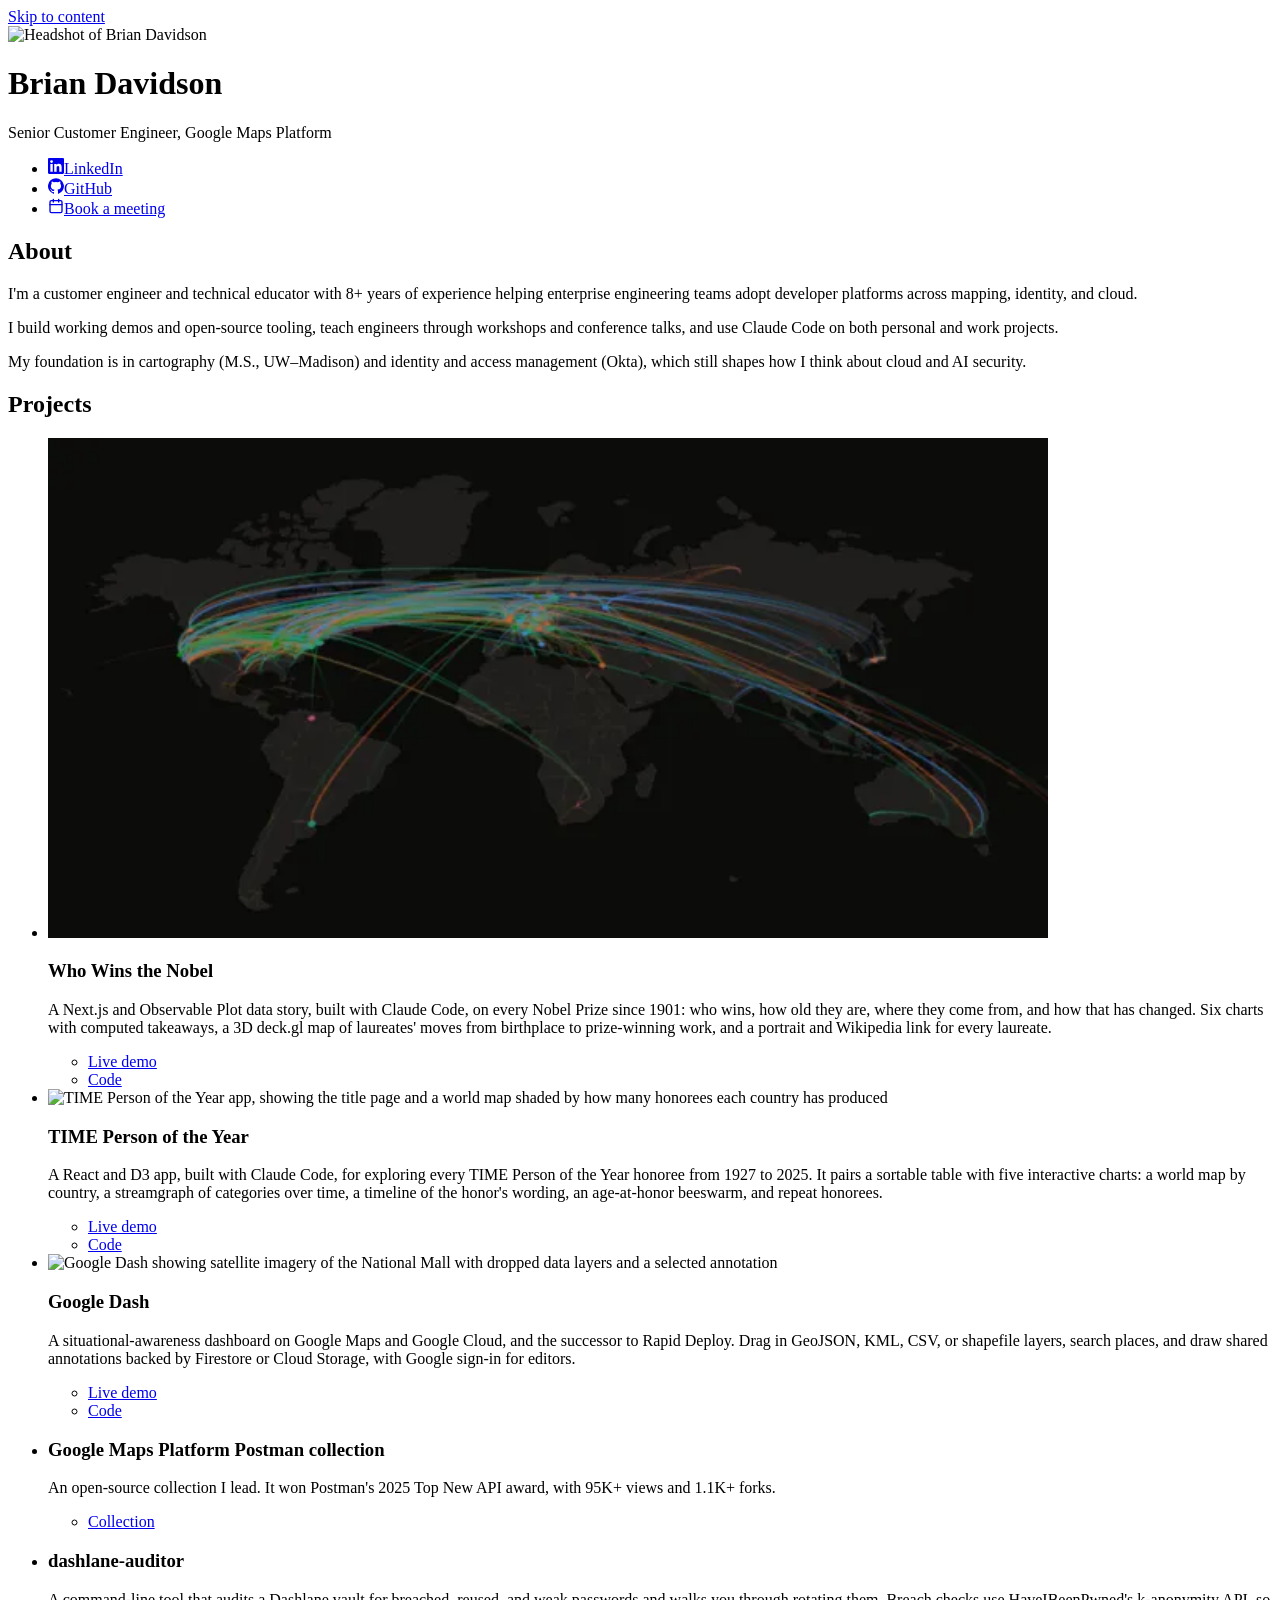
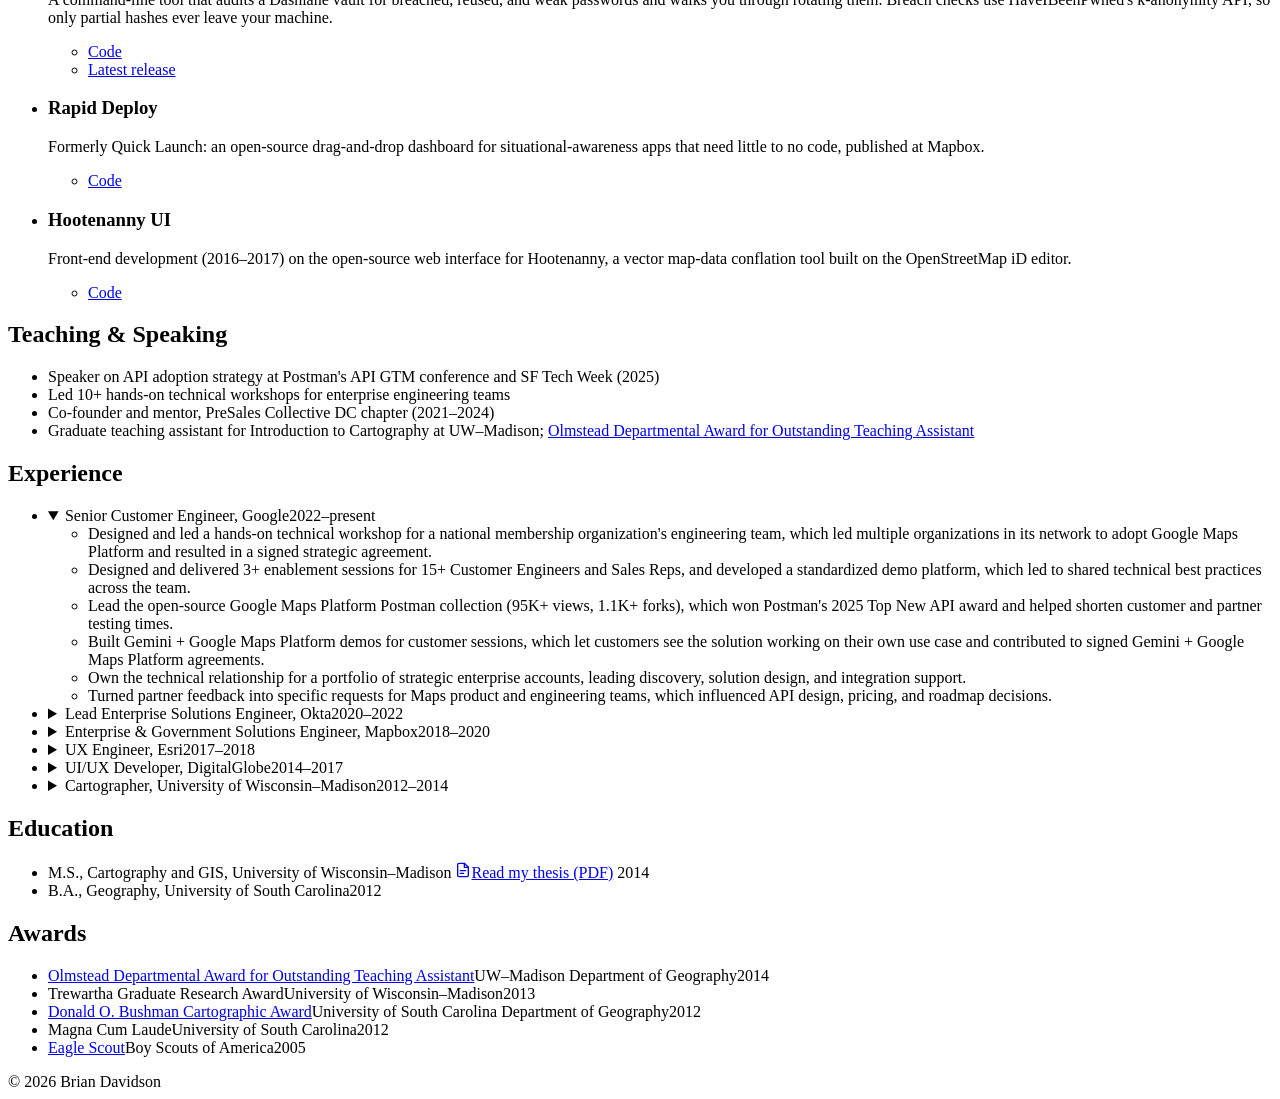
==== index.html @ e047c7f4 "Add the Who Wins the Nobel site at /nobel/ Build briandaviddavidson/nobel-prize-winners (a Next.js s" ====
<!DOCTYPE html>
<html lang="en">
<head>
  <meta charset="utf-8">
  <meta name="viewport" content="width=device-width, initial-scale=1">
  <title>Brian Davidson · Senior Customer Engineer</title>
  <meta name="description" content="Brian Davidson is a Senior Customer Engineer for Google Maps Platform. Projects, talks, and open-source tools across mapping, identity, and cloud.">
  <link rel="canonical" href="https://briandaviddavidson.com/">
  <meta name="color-scheme" content="light dark">
  <meta name="theme-color" content="#f4f6f8" media="(prefers-color-scheme: light)">
  <meta name="theme-color" content="#11161c" media="(prefers-color-scheme: dark)">

  <!-- Link previews (Open Graph / LinkedIn / Slack, and X) -->
  <meta property="og:type" content="profile">
  <meta property="og:site_name" content="Brian Davidson">
  <meta property="og:title" content="Brian Davidson · Senior Customer Engineer">
  <meta property="og:description" content="Projects, talks, and open-source tools across mapping, identity, and cloud.">
  <meta property="og:url" content="https://briandaviddavidson.com/">
  <meta property="og:image" content="https://briandaviddavidson.com/images/social-card.jpg">
  <meta property="og:image:width" content="1200">
  <meta property="og:image:height" content="630">
  <meta property="og:image:alt" content="Brian Davidson, Senior Customer Engineer, Google Maps Platform">
  <meta property="profile:first_name" content="Brian">
  <meta property="profile:last_name" content="Davidson">
  <meta name="twitter:card" content="summary_large_image">

  <link rel="icon" href="favicon.ico" sizes="48x48">
  <link rel="icon" href="images/icon.svg" type="image/svg+xml">
  <link rel="apple-touch-icon" href="apple-touch-icon.png">
  <link rel="manifest" href="site.webmanifest">

  <!-- Montserrat (headings) is self-hosted; preload it so the name renders in the right font. -->
  <link rel="preload" href="fonts/montserrat-700-latin.woff2" as="font" type="font/woff2" crossorigin>
  <!-- CSS (portfolio.css is compiled from sass/portfolio.scss) -->
  <link rel="stylesheet" href="css/portfolio.css">

  <script type="application/ld+json">
  {
    "@context": "https://schema.org",
    "@type": "ProfilePage",
    "url": "https://briandaviddavidson.com/",
    "mainEntity": {
      "@type": "Person",
      "name": "Brian Davidson",
      "alternateName": "Brian David Davidson",
      "url": "https://briandaviddavidson.com/",
      "image": "https://briandaviddavidson.com/images/bdd-headshot-336.jpg",
      "jobTitle": "Senior Customer Engineer",
      "worksFor": { "@type": "Organization", "name": "Google" },
      "alumniOf": [
        { "@type": "CollegeOrUniversity", "name": "University of Wisconsin–Madison" },
        { "@type": "CollegeOrUniversity", "name": "University of South Carolina" }
      ],
      "knowsAbout": ["Google Maps Platform", "Cartography", "GIS", "Identity and access management", "APIs", "Developer platforms"],
      "sameAs": [
        "https://www.linkedin.com/in/briandaviddavidson/",
        "https://github.com/briandaviddavidson"
      ]
    }
  }
  </script>
</head>
<body>
  <a class="skip-link" href="#main">Skip to content</a>

  <header class="site-header">
    <div class="wrap">
      <picture>
        <source srcset="images/bdd-headshot-336.webp" type="image/webp">
        <img class="headshot" src="images/bdd-headshot-336.jpg" width="336" height="336" alt="Headshot of Brian Davidson" fetchpriority="high">
      </picture>
      <div>
        <h1 class="site-title">Brian Davidson</h1>
        <p class="site-role">Senior Customer Engineer, Google Maps Platform</p>
        <ul class="header-links">
          <li><a class="button" href="https://www.linkedin.com/in/briandaviddavidson/" target="_blank" rel="noopener"><svg class="icon" width="16" height="16" viewBox="0 0 24 24" aria-hidden="true" focusable="false"><path fill="currentColor" d="M20.45 20.45h-3.56v-5.57c0-1.33-.02-3.04-1.85-3.04-1.86 0-2.14 1.45-2.14 2.94v5.67H9.35V9h3.41v1.56h.05c.48-.9 1.64-1.85 3.37-1.85 3.6 0 4.27 2.37 4.27 5.46v6.28zM5.34 7.43a2.06 2.06 0 1 1 0-4.13 2.06 2.06 0 0 1 0 4.13zM7.12 20.45H3.56V9h3.56v11.45zM22.22 0H1.77C.79 0 0 .77 0 1.73v20.54C0 23.23.79 24 1.77 24h20.45c.98 0 1.78-.77 1.78-1.73V1.73C24 .77 23.2 0 22.22 0z"/></svg>LinkedIn</a></li>
          <li><a class="button" href="https://github.com/briandaviddavidson" target="_blank" rel="noopener"><svg class="icon" width="16" height="16" viewBox="0 0 24 24" aria-hidden="true" focusable="false"><path fill="currentColor" d="M12 .3a12 12 0 0 0-3.8 23.38c.6.12.83-.26.83-.57L9 21.07c-3.34.72-4.04-1.61-4.04-1.61-.55-1.39-1.34-1.76-1.34-1.76-1.08-.74.09-.73.09-.73 1.2.09 1.83 1.24 1.83 1.24 1.07 1.83 2.81 1.3 3.5 1 .1-.78.42-1.31.76-1.61-2.67-.3-5.47-1.33-5.47-5.93 0-1.31.47-2.38 1.24-3.22-.14-.3-.54-1.52.1-3.18 0 0 1-.32 3.3 1.23a11.5 11.5 0 0 1 6 0c2.28-1.55 3.29-1.23 3.29-1.23.64 1.66.24 2.88.12 3.18a4.65 4.65 0 0 1 1.23 3.22c0 4.61-2.8 5.63-5.48 5.92.42.36.81 1.1.81 2.22l-.01 3.29c0 .31.2.69.82.57A12 12 0 0 0 12 .3"/></svg>GitHub</a></li>
          <li><a class="button primary" href="https://calendar.app.google/koE9KoQnfnevPUQR6" target="_blank" rel="noopener"><svg class="icon" width="16" height="16" viewBox="0 0 24 24" aria-hidden="true" focusable="false"><g fill="none" stroke="currentColor" stroke-width="2" stroke-linecap="round" stroke-linejoin="round"><rect x="3" y="4" width="18" height="18" rx="2"/><path d="M16 2v4M8 2v4M3 10h18"/></g></svg>Book a meeting</a></li>
        </ul>
      </div>
    </div>
  </header>

  <main id="main">
    <section class="section about" aria-labelledby="about-heading">
      <div class="wrap">
        <h2 id="about-heading">About</h2>
        <p>I'm a customer engineer and technical educator with 8+ years of experience helping enterprise engineering teams adopt developer platforms across mapping, identity, and cloud.</p>
        <p>I build working demos and open-source tooling, teach engineers through workshops and conference talks, and use Claude Code on both personal and work projects.</p>
        <p>My foundation is in cartography (M.S., UW–Madison) and identity and access management (Okta), which still shapes how I think about cloud and AI security.</p>
      </div>
    </section>

    <section class="section" aria-labelledby="projects-heading">
      <div class="wrap">
        <h2 id="projects-heading">Projects</h2>
        <ul class="projects">
          <li class="project featured">
            <div class="project-media">
              <picture>
                <source type="image/webp" srcset="images/nobel-640.webp 640w, images/nobel-1000.webp 1000w" sizes="(min-width: 900px) 500px, (min-width: 720px) 680px, calc(100vw - 32px)">
                <img src="images/nobel-1000.jpg" width="1000" height="500" alt="Who Wins the Nobel map: colored arcs across a dark world map from each laureate's birthplace to where they did their prize-winning work, converging on the United States and Western Europe" loading="lazy" decoding="async">
              </picture>
            </div>
            <div class="project-body">
              <h3>Who Wins the Nobel</h3>
              <p>A Next.js and Observable Plot data story, built with Claude Code, on every Nobel Prize since 1901: who wins, how old they are, where they come from, and how that has changed. Six charts with computed takeaways, a 3D deck.gl map of laureates' moves from birthplace to prize-winning work, and a portrait and Wikipedia link for every laureate.</p>
              <ul class="project-links">
                <li><a href="/nobel/" target="_blank" rel="noopener">Live demo</a></li>
                <li><a href="https://github.com/briandaviddavidson/nobel-prize-winners" target="_blank" rel="noopener">Code</a></li>
              </ul>
            </div>
          </li>
          <li class="project featured">
            <div class="project-media">
              <picture>
                <source type="image/webp" srcset="images/time-640.webp 640w, images/time-1000.webp 1000w" sizes="(min-width: 900px) 500px, (min-width: 720px) 680px, calc(100vw - 32px)">
                <img src="images/time-1000.jpg" width="1000" height="502" alt="TIME Person of the Year app, showing the title page and a world map shaded by how many honorees each country has produced" loading="lazy" decoding="async">
              </picture>
            </div>
            <div class="project-body">
              <h3>TIME Person of the Year</h3>
              <p>A React and D3 app, built with Claude Code, for exploring every TIME Person of the Year honoree from 1927 to 2025. It pairs a sortable table with five interactive charts: a world map by country, a streamgraph of categories over time, a timeline of the honor's wording, an age-at-honor beeswarm, and repeat honorees.</p>
              <ul class="project-links">
                <li><a href="/time-person-of-the-year/" target="_blank" rel="noopener">Live demo</a></li>
                <li><a href="https://github.com/briandaviddavidson/time-person-of-the-year" target="_blank" rel="noopener">Code</a></li>
              </ul>
            </div>
          </li>
          <li class="project featured">
            <div class="project-media">
              <picture>
                <source type="image/webp" srcset="images/google-dash-640.webp 640w, images/google-dash-1000.webp 1000w" sizes="(min-width: 900px) 500px, (min-width: 720px) 680px, calc(100vw - 32px)">
                <img src="images/google-dash-1000.jpg" width="1000" height="497" alt="Google Dash showing satellite imagery of the National Mall with dropped data layers and a selected annotation" loading="lazy" decoding="async">
              </picture>
            </div>
            <div class="project-body">
              <h3>Google Dash</h3>
              <p>A situational-awareness dashboard on Google Maps and Google Cloud, and the successor to Rapid Deploy. Drag in GeoJSON, KML, CSV, or shapefile layers, search places, and draw shared annotations backed by Firestore or Cloud Storage, with Google sign-in for editors.</p>
              <ul class="project-links">
                <li><a href="/google-dash/" target="_blank" rel="noopener">Live demo</a></li>
                <li><a href="https://github.com/briandaviddavidson/google-dash" target="_blank" rel="noopener">Code</a></li>
              </ul>
            </div>
          </li>
          <li class="project">
            <div class="project-body">
              <h3>Google Maps Platform Postman collection</h3>
              <p>An open-source collection I lead. It won Postman's 2025 Top New API award, with 95K+ views and 1.1K+ forks.</p>
              <ul class="project-links">
                <li><a href="https://www.postman.com/google-maps-platform" target="_blank" rel="noopener">Collection</a></li>
              </ul>
            </div>
          </li>
          <li class="project">
            <div class="project-body">
              <h3>dashlane-auditor</h3>
              <p>A command-line tool that audits a Dashlane vault for breached, reused, and weak passwords and walks you through rotating them. Breach checks use HaveIBeenPwned's k-anonymity API, so only partial hashes ever leave your machine.</p>
              <ul class="project-links">
                <li><a href="https://github.com/briandaviddavidson/dashlane-auditor" target="_blank" rel="noopener">Code</a></li>
                <li><a href="https://github.com/briandaviddavidson/dashlane-auditor/releases/latest" target="_blank" rel="noopener">Latest release</a></li>
              </ul>
            </div>
          </li>
          <li class="project">
            <div class="project-body">
              <h3>Rapid Deploy</h3>
              <p>Formerly Quick Launch: an open-source drag-and-drop dashboard for situational-awareness apps that need little to no code, published at Mapbox.</p>
              <ul class="project-links">
                <li><a href="https://github.com/mapbox/quickLaunch" target="_blank" rel="noopener">Code</a></li>
              </ul>
            </div>
          </li>
          <li class="project">
            <div class="project-body">
              <h3>Hootenanny UI</h3>
              <p>Front-end development (2016–2017) on the open-source web interface for Hootenanny, a vector map-data conflation tool built on the OpenStreetMap iD editor.</p>
              <ul class="project-links">
                <li><a href="https://github.com/ngageoint/hootenanny-ui" target="_blank" rel="noopener">Code</a></li>
              </ul>
            </div>
          </li>
        </ul>
      </div>
    </section>

    <section class="section" aria-labelledby="teaching-heading">
      <div class="wrap">
        <h2 id="teaching-heading">Teaching &amp; Speaking</h2>
        <ul class="plain-list">
          <li>Speaker on API adoption strategy at Postman's API GTM conference and SF Tech Week (2025)</li>
          <li>Led 10+ hands-on technical workshops for enterprise engineering teams</li>
          <li>Co-founder and mentor, PreSales Collective DC chapter (2021–2024)</li>
          <li>Graduate teaching assistant for Introduction to Cartography at UW–Madison; <a href="https://ls.wisc.edu/news/geography-honors-students-with-awards" target="_blank" rel="noopener">Olmstead Departmental Award for Outstanding Teaching Assistant</a></li>
        </ul>
      </div>
    </section>

    <section class="section" aria-labelledby="experience-heading">
      <div class="wrap">
        <h2 id="experience-heading">Experience</h2>
        <ul class="plain-list jobs">
          <li>
            <details class="job" open>
              <summary class="row"><span class="row-title">Senior Customer Engineer, Google</span><span class="row-meta">2022–present</span></summary>
              <ul class="job-bullets">
                <li>Designed and led a hands-on technical workshop for a national membership organization's engineering team, which led multiple organizations in its network to adopt Google Maps Platform and resulted in a signed strategic agreement.</li>
                <li>Designed and delivered 3+ enablement sessions for 15+ Customer Engineers and Sales Reps, and developed a standardized demo platform, which led to shared technical best practices across the team.</li>
                <li>Lead the open-source Google Maps Platform Postman collection (95K+ views, 1.1K+ forks), which won Postman's 2025 Top New API award and helped shorten customer and partner testing times.</li>
                <li>Built Gemini + Google Maps Platform demos for customer sessions, which let customers see the solution working on their own use case and contributed to signed Gemini + Google Maps Platform agreements.</li>
                <li>Own the technical relationship for a portfolio of strategic enterprise accounts, leading discovery, solution design, and integration support.</li>
                <li>Turned partner feedback into specific requests for Maps product and engineering teams, which influenced API design, pricing, and roadmap decisions.</li>
              </ul>
            </details>
          </li>
          <li>
            <details class="job">
              <summary class="row"><span class="row-title">Lead Enterprise Solutions Engineer, Okta</span><span class="row-meta">2020–2022</span></summary>
              <ul class="job-bullets">
                <li>As the sole Solutions Engineer for a territory of large, high-security, highly regulated accounts, designed IAM architectures and proofs of concept on the Okta platform and APIs.</li>
                <li>Guided customer security and IT teams through SSO (SAML, OIDC), SCIM provisioning, Active Directory, and access-policy design, which resulted in production rollouts across large, highly regulated organizations.</li>
                <li>Wrote reference architectures and technical content for customer-specific implementation patterns.</li>
                <li>Distilled customer feedback into product requirements, which influenced platform features for security-conscious enterprise customers.</li>
              </ul>
            </details>
          </li>
          <li>
            <details class="job">
              <summary class="row"><span class="row-title">Enterprise &amp; Government Solutions Engineer, Mapbox</span><span class="row-meta">2018–2020</span></summary>
              <ul class="job-bullets">
                <li>Designed proofs of concept on Mapbox APIs with JavaScript, D3, Node, Express, AWS, and Postgres.</li>
                <li>Led publication of Rapid Deploy (formerly Quick Launch), an open-source drag-and-drop dashboard for situational-awareness apps, which let customers build with little to no code, and led to use across 3+ customers.</li>
                <li>Built a library of 60+ reusable demos for Account Executives and fellow Sales Engineers.</li>
                <li>Maintained the Mapbox Postman collection, which simplified API testing for partners and developers.</li>
              </ul>
            </details>
          </li>
          <li>
            <details class="job">
              <summary class="row"><span class="row-title">UX Engineer, Esri</span><span class="row-meta">2017–2018</span></summary>
              <ul class="job-bullets">
                <li>Led UX design and Ember component development for ArcGIS Hub, building prototypes and a consistent charting experience that shaped the shipped product.</li>
              </ul>
            </details>
          </li>
          <li>
            <details class="job">
              <summary class="row"><span class="row-title">UI/UX Developer, DigitalGlobe</span><span class="row-meta">2014–2017</span></summary>
              <ul class="job-bullets">
                <li>Directed UI design and front-end development on a major enterprise contract, and built a Node app that automated browser certificate creation for users.</li>
              </ul>
            </details>
          </li>
          <li>
            <details class="job">
              <summary class="row"><span class="row-title">Cartographer, University of Wisconsin–Madison</span><span class="row-meta">2012–2014</span></summary>
              <ul class="job-bullets">
                <li>Project lead on a two-year statewide government contract, working on every stage from design to delivery.</li>
                <li>Rapidly created a black-and-gray map to meet strict specifications and a tight deadline.</li>
                <li>Started the Cartography Lab's Twitter and GitHub accounts to promote the lab and standardize code storage.</li>
              </ul>
            </details>
          </li>
        </ul>
      </div>
    </section>

    <section class="section" aria-labelledby="education-heading">
      <div class="wrap">
        <h2 id="education-heading">Education</h2>
        <ul class="plain-list">
          <li class="row">
            <span>
              <span class="row-title">M.S., Cartography and GIS, University of Wisconsin–Madison</span>
              <a class="row-detail" href="Davidson_Thesis.pdf" target="_blank" rel="noopener"><svg class="icon" width="16" height="16" viewBox="0 0 24 24" aria-hidden="true" focusable="false"><g fill="none" stroke="currentColor" stroke-width="2" stroke-linecap="round" stroke-linejoin="round"><path d="M14 2H6a2 2 0 0 0-2 2v16a2 2 0 0 0 2 2h12a2 2 0 0 0 2-2V8z"/><path d="M14 2v6h6M8 13h8M8 17h5"/></g></svg>Read my thesis (PDF)</a>
            </span>
            <span class="row-meta">2014</span>
          </li>
          <li class="row"><span class="row-title">B.A., Geography, University of South Carolina</span><span class="row-meta">2012</span></li>
        </ul>
      </div>
    </section>

    <section class="section" aria-labelledby="awards-heading">
      <div class="wrap">
        <h2 id="awards-heading">Awards</h2>
        <ul class="plain-list">
          <li class="row"><span><a class="row-title" href="https://ls.wisc.edu/news/geography-honors-students-with-awards" target="_blank" rel="noopener">Olmstead Departmental Award for Outstanding Teaching Assistant</a><span class="row-detail">UW–Madison Department of Geography</span></span><span class="row-meta">2014</span></li>
          <li class="row"><span><span class="row-title">Trewartha Graduate Research Award</span><span class="row-detail">University of Wisconsin–Madison</span></span><span class="row-meta">2013</span></li>
          <li class="row"><span><a class="row-title" href="https://www.sc.edu/study/colleges_schools/artsandsciences/geography/study/undergraduate/awards/index.php" target="_blank" rel="noopener">Donald O. Bushman Cartographic Award</a><span class="row-detail">University of South Carolina Department of Geography</span></span><span class="row-meta">2012</span></li>
          <li class="row"><span><span class="row-title">Magna Cum Laude</span><span class="row-detail">University of South Carolina</span></span><span class="row-meta">2012</span></li>
          <li class="row"><span><a class="row-title" href="https://en.wikipedia.org/wiki/Eagle_Scout_(Boy_Scouts_of_America)" target="_blank" rel="noopener">Eagle Scout</a><span class="row-detail">Boy Scouts of America</span></span><span class="row-meta">2005</span></li>
        </ul>
      </div>
    </section>
  </main>

  <footer class="site-footer">
    <div class="wrap">© 2026 Brian Davidson</div>
  </footer>
</body>
</html>
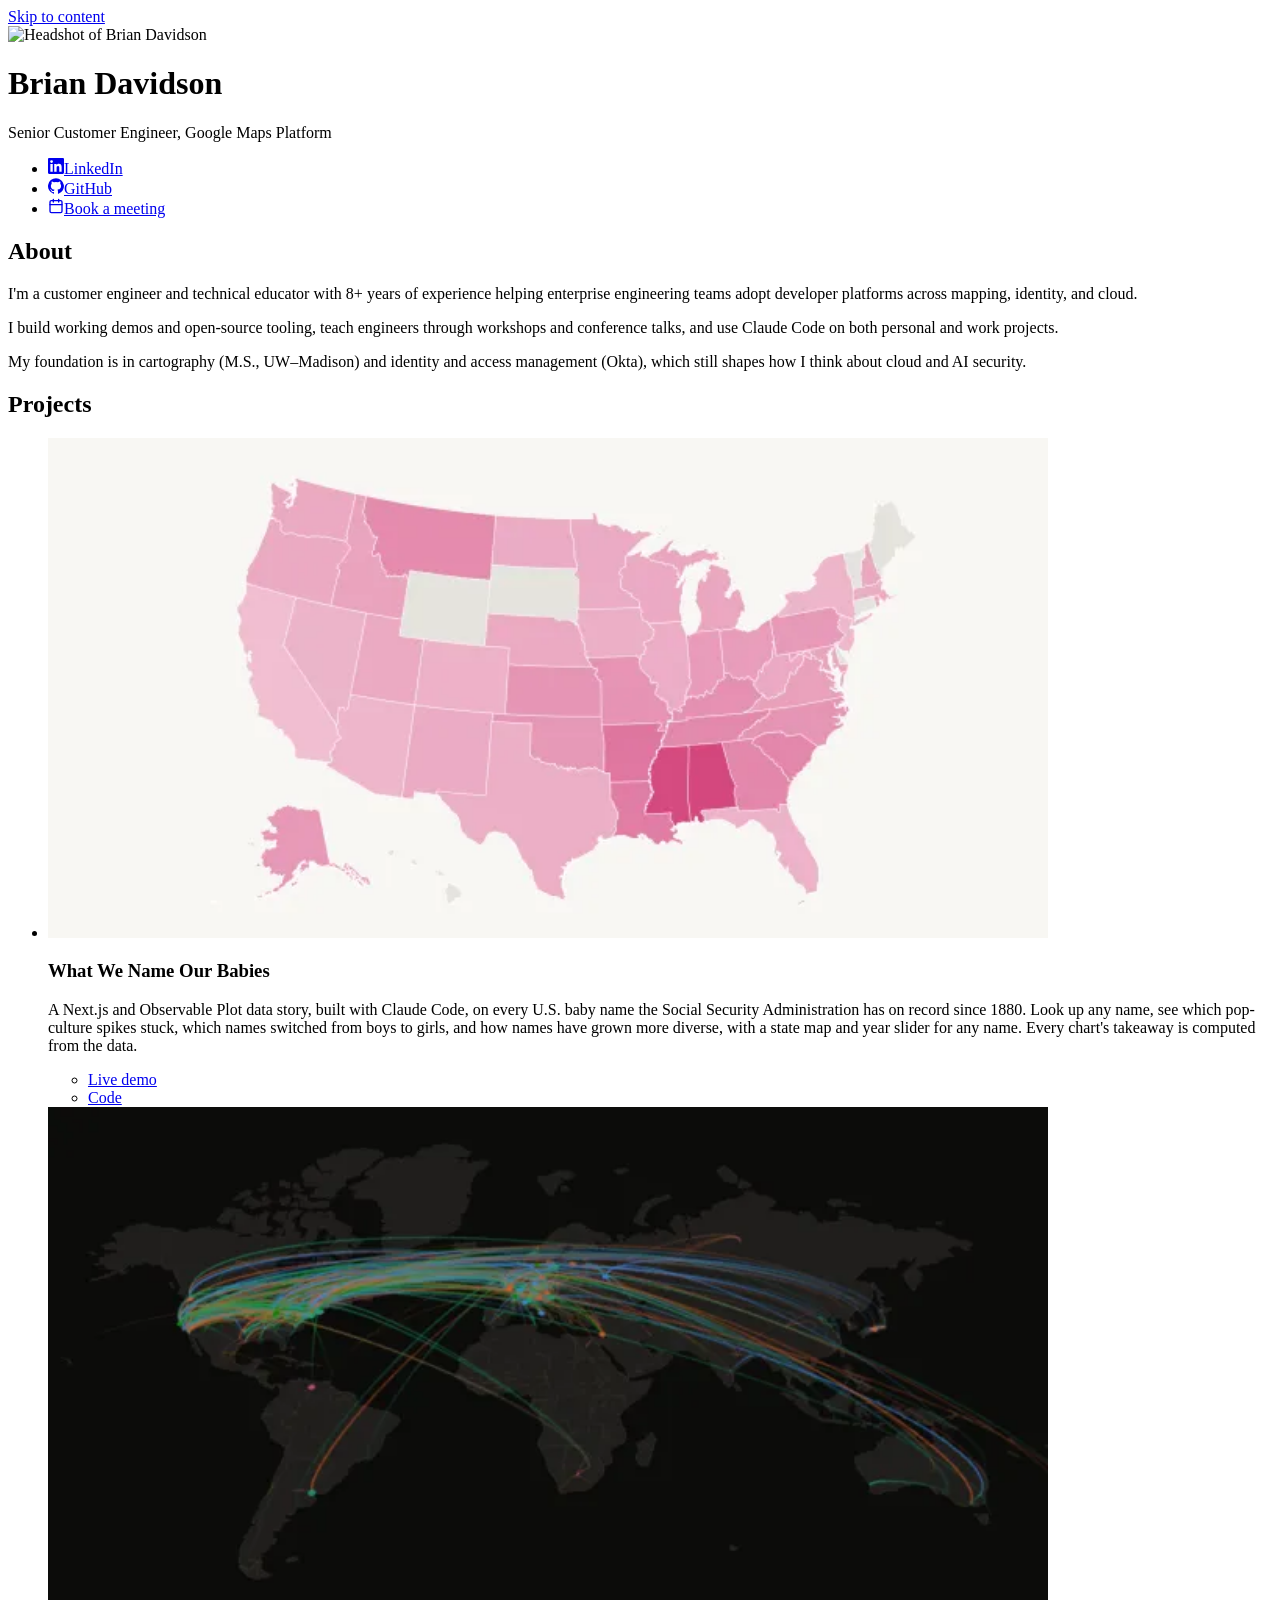
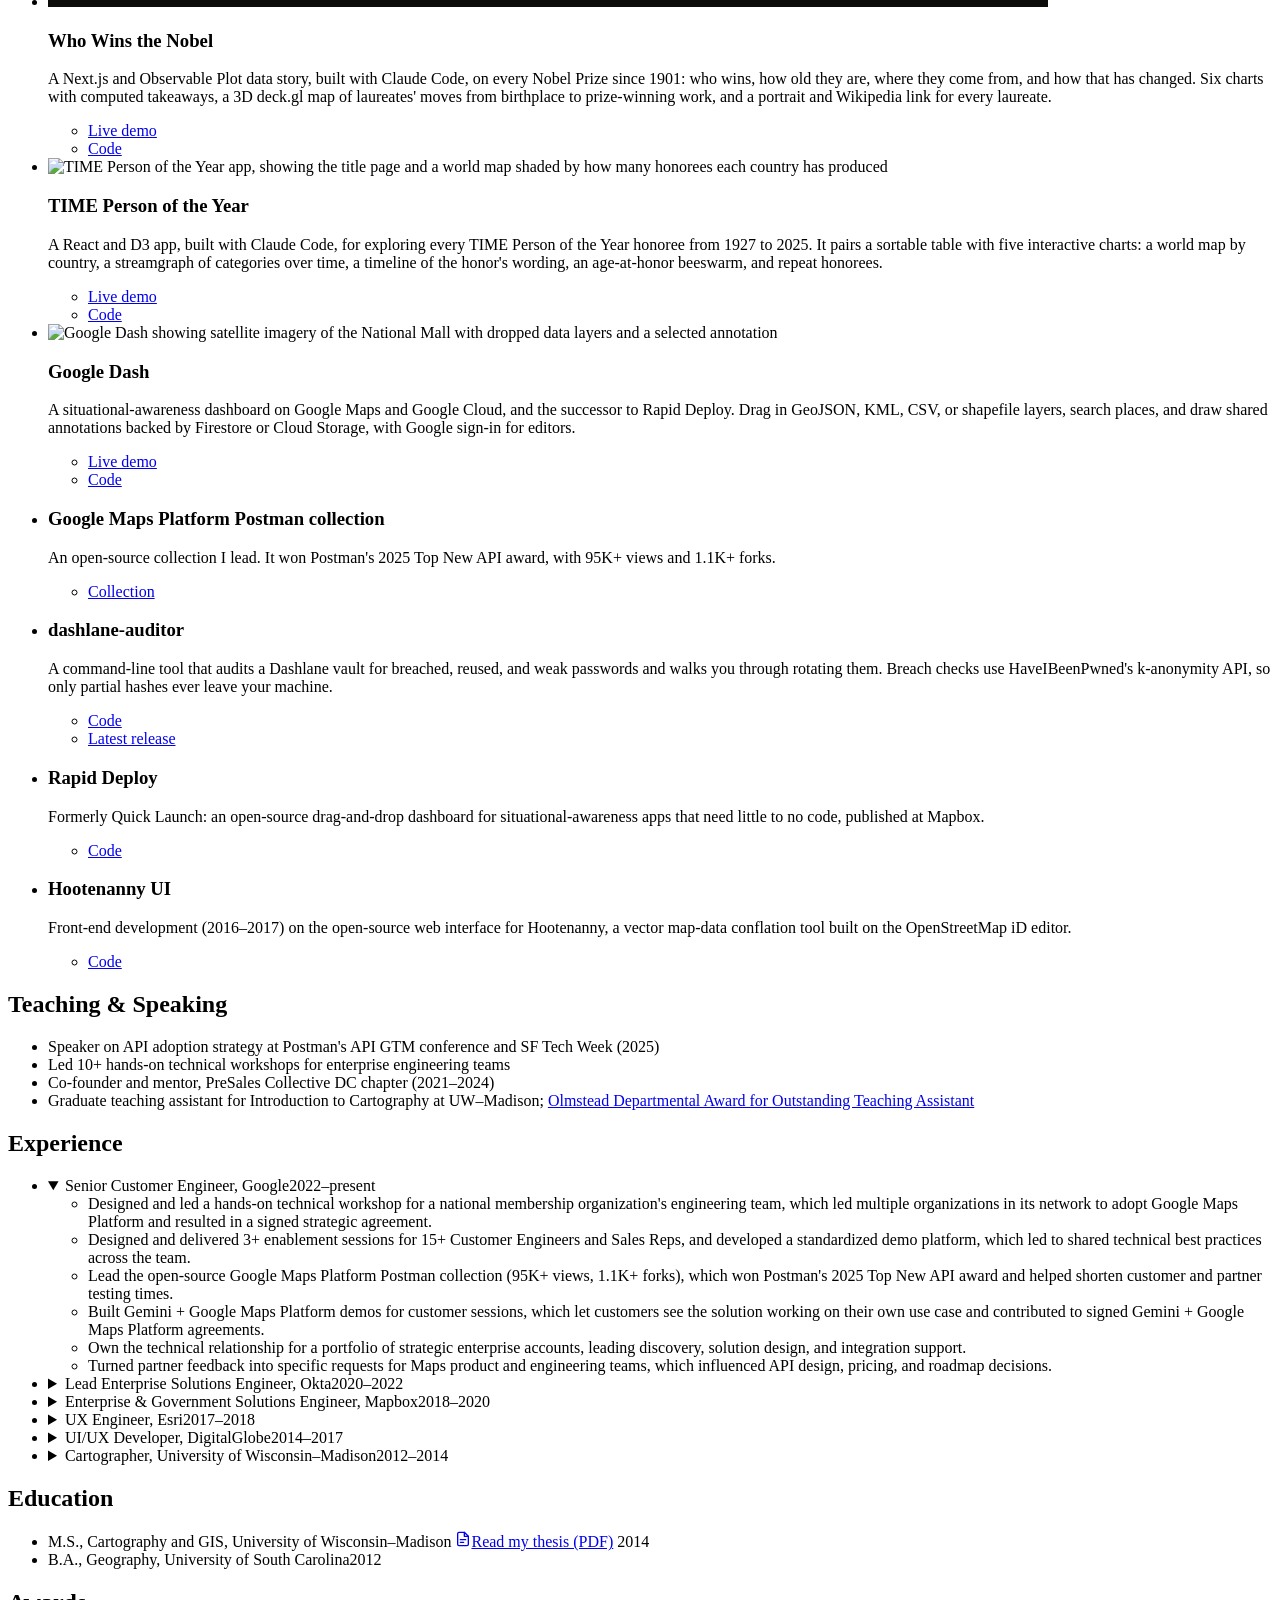
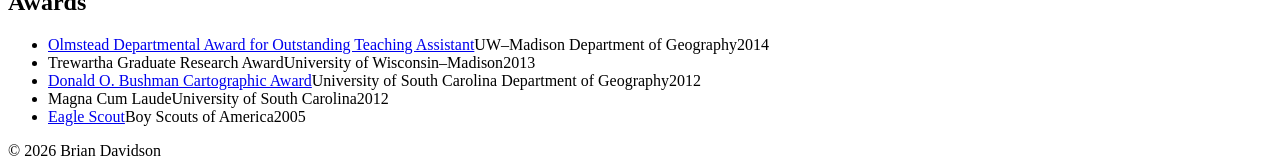
==== commit 4611ab0f: "Add the baby names project card and sitemap entry Featured card for What We Name Our Babies (/names/" ====
--- a/index.html
+++ b/index.html
@@ -1,6 +1,15 @@
 <!DOCTYPE html>
 <html lang="en">
 <head>
+  <!-- Google tag (gtag.js) -->
+  <script async src="https://www.googletagmanager.com/gtag/js?id=G-W0D5DVXDCR"></script>
+  <script>
+    window.dataLayer = window.dataLayer || [];
+    function gtag(){dataLayer.push(arguments);}
+    gtag('js', new Date());
+
+    gtag('config', 'G-W0D5DVXDCR');
+  </script>
   <meta charset="utf-8">
   <meta name="viewport" content="width=device-width, initial-scale=1">
   <title>Brian Davidson · Senior Customer Engineer</title>
@@ -98,6 +107,22 @@
           <li class="project featured">
             <div class="project-media">
               <picture>
+                <source type="image/webp" srcset="images/names-640.webp 640w, images/names-1000.webp 1000w" sizes="(min-width: 900px) 500px, (min-width: 720px) 680px, calc(100vw - 32px)">
+                <img src="images/names-1000.jpg" width="1000" height="500" alt="What We Name Our Babies state map for Mary in 2025: U.S. states shaded pink by how popular the name is, darkest in Alabama and Mississippi" loading="lazy" decoding="async">
+              </picture>
+            </div>
+            <div class="project-body">
+              <h3>What We Name Our Babies</h3>
+              <p>A Next.js and Observable Plot data story, built with Claude Code, on every U.S. baby name the Social Security Administration has on record since 1880. Look up any name, see which pop-culture spikes stuck, which names switched from boys to girls, and how names have grown more diverse, with a state map and year slider for any name. Every chart's takeaway is computed from the data.</p>
+              <ul class="project-links">
+                <li><a href="/names/" target="_blank" rel="noopener">Live demo</a></li>
+                <li><a href="https://github.com/briandaviddavidson/baby-names" target="_blank" rel="noopener">Code</a></li>
+              </ul>
+            </div>
+          </li>
+          <li class="project featured">
+            <div class="project-media">
+              <picture>
                 <source type="image/webp" srcset="images/nobel-640.webp 640w, images/nobel-1000.webp 1000w" sizes="(min-width: 900px) 500px, (min-width: 720px) 680px, calc(100vw - 32px)">
                 <img src="images/nobel-1000.jpg" width="1000" height="500" alt="Who Wins the Nobel map: colored arcs across a dark world map from each laureate's birthplace to where they did their prize-winning work, converging on the United States and Western Europe" loading="lazy" decoding="async">
               </picture>
@@ -122,7 +147,7 @@
               <h3>TIME Person of the Year</h3>
               <p>A React and D3 app, built with Claude Code, for exploring every TIME Person of the Year honoree from 1927 to 2025. It pairs a sortable table with five interactive charts: a world map by country, a streamgraph of categories over time, a timeline of the honor's wording, an age-at-honor beeswarm, and repeat honorees.</p>
               <ul class="project-links">
-                <li><a href="/time-person-of-the-year/" target="_blank" rel="noopener">Live demo</a></li>
+                <li><a href="/time/" target="_blank" rel="noopener">Live demo</a></li>
                 <li><a href="https://github.com/briandaviddavidson/time-person-of-the-year" target="_blank" rel="noopener">Code</a></li>
               </ul>
             </div>
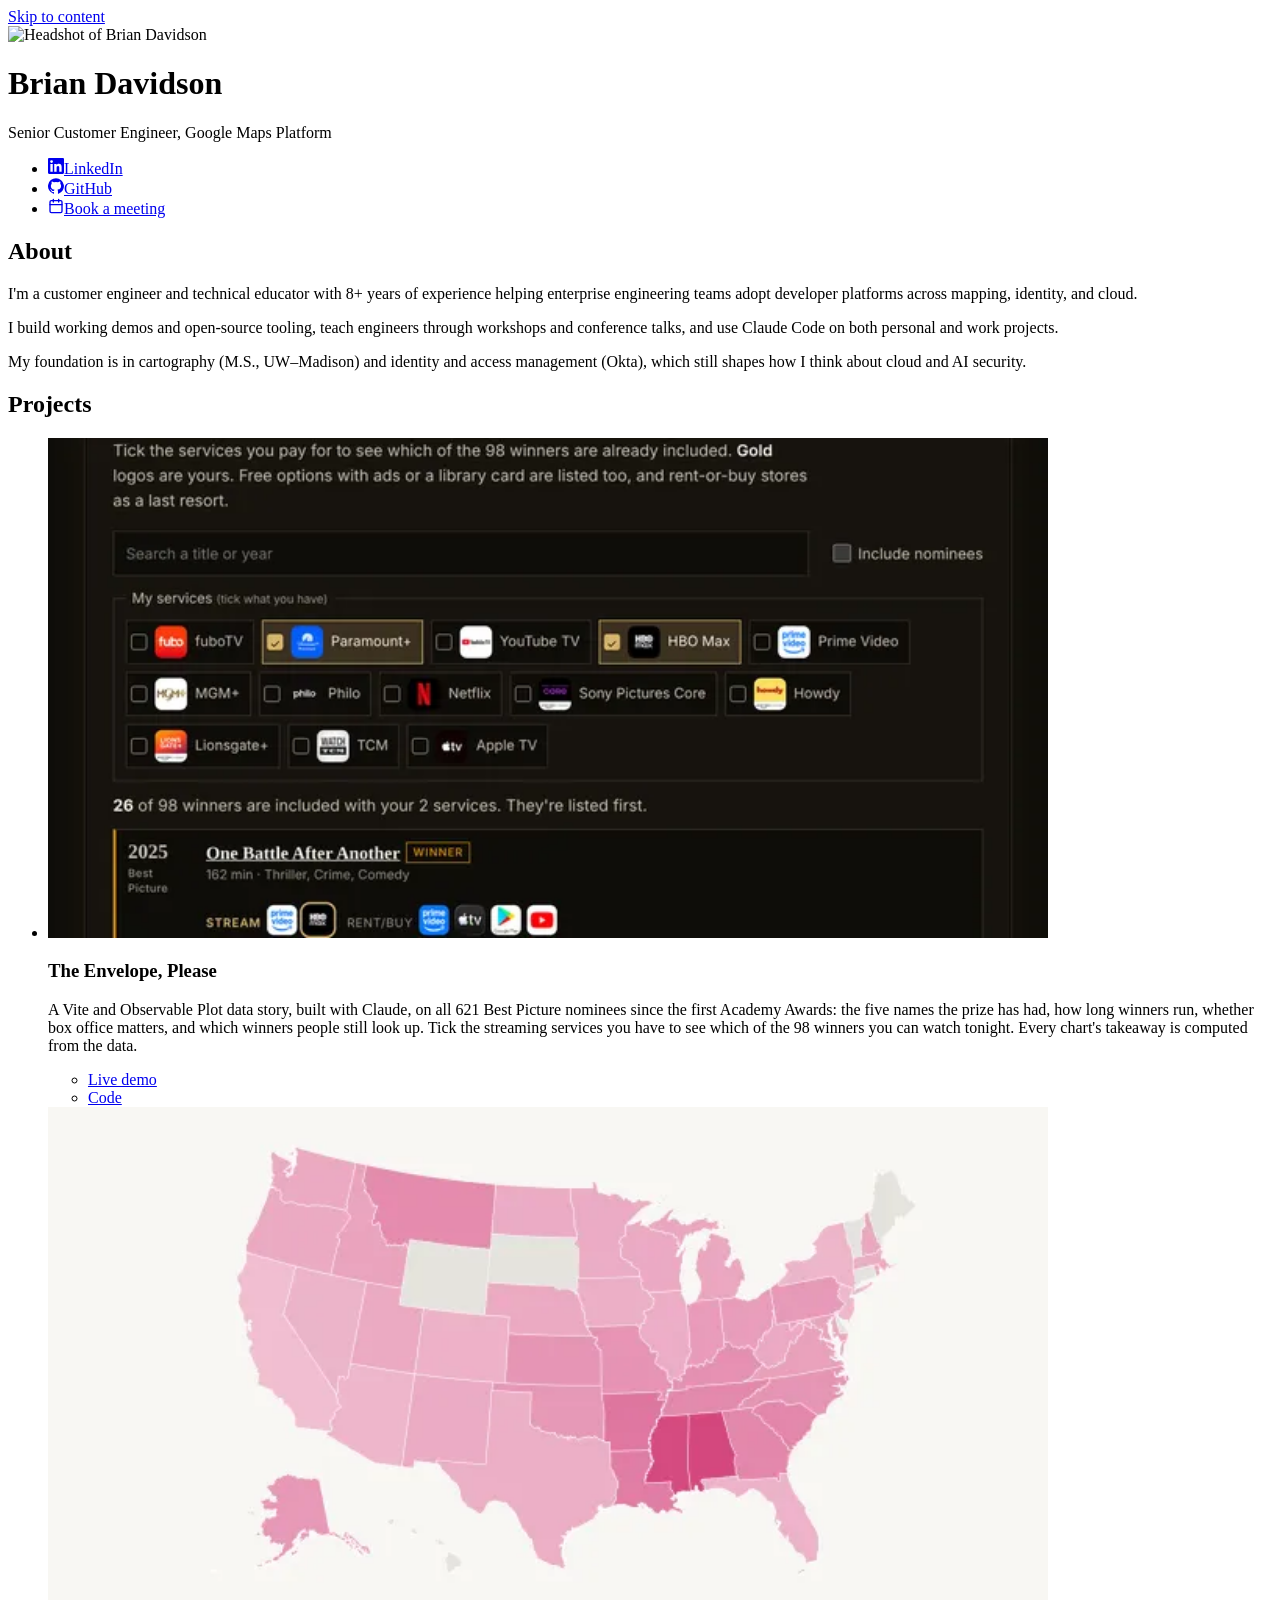
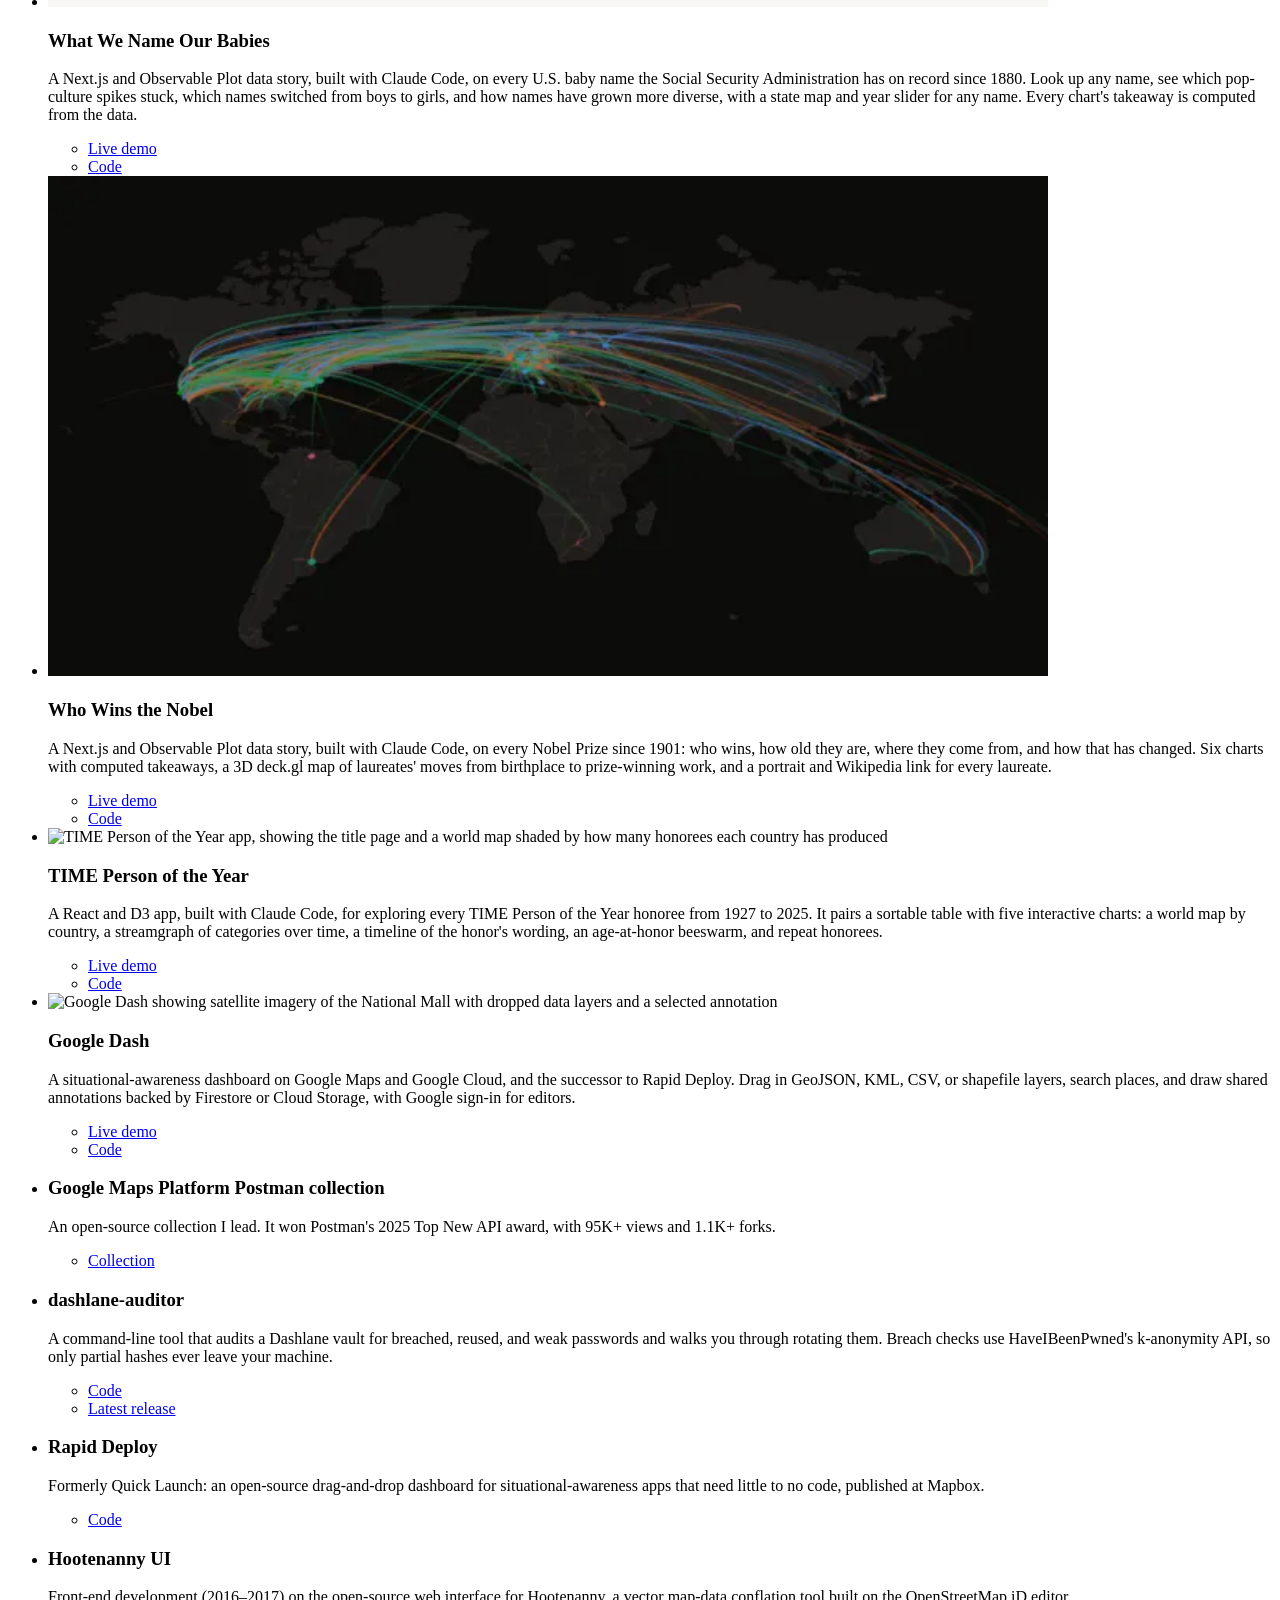
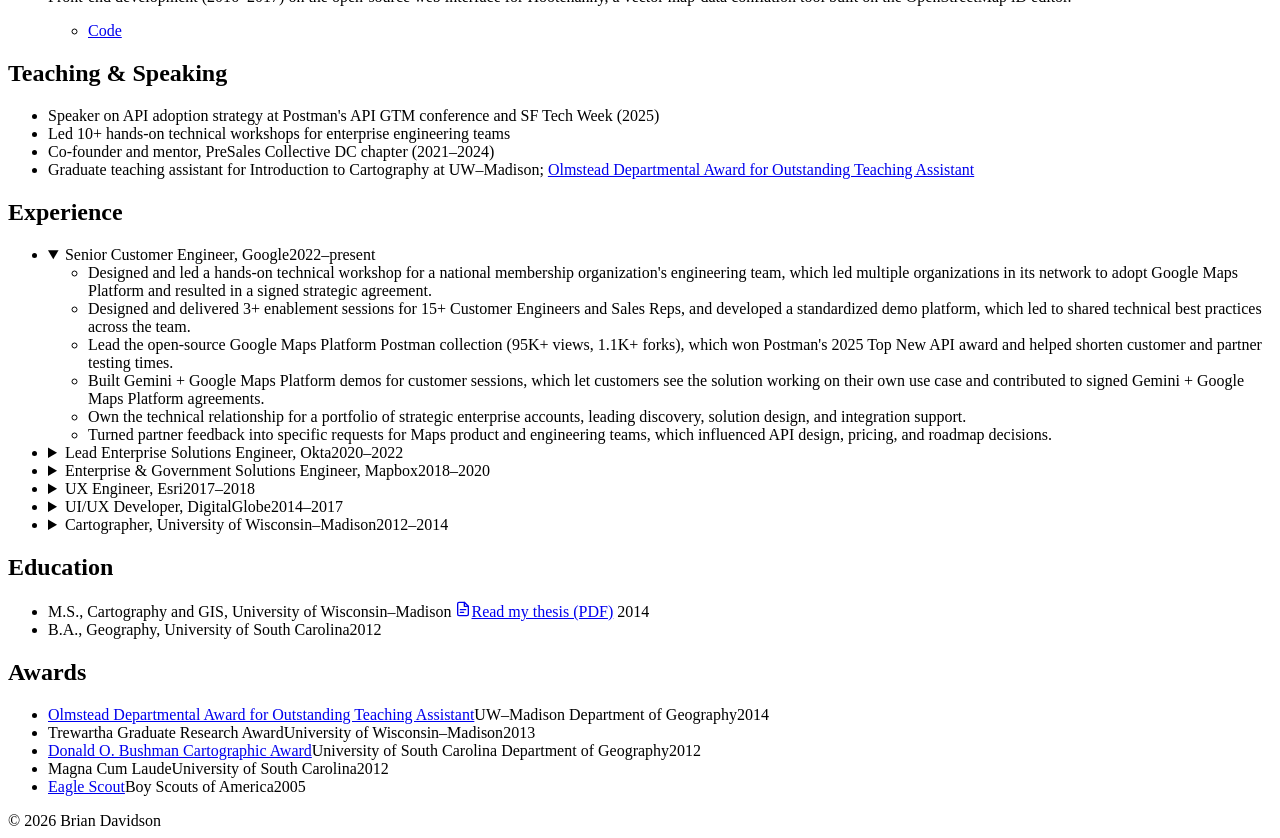
==== commit 093b778d: "Add /oscars/: The Envelope, Please (best-picture data story) Build step in scripts/build.sh (Vite, -" ====
--- a/index.html
+++ b/index.html
@@ -107,6 +107,22 @@
           <li class="project featured">
             <div class="project-media">
               <picture>
+                <source type="image/webp" srcset="images/oscars-640.webp 640w, images/oscars-1000.webp 1000w" sizes="(min-width: 900px) 500px, (min-width: 720px) 680px, calc(100vw - 32px)">
+                <img src="images/oscars-1000.jpg" width="1000" height="500" alt="The Envelope, Please: a where-to-watch picker on a black and gold page, with Paramount+ and HBO Max ticked and 26 of 98 Best Picture winners included with them" loading="lazy" decoding="async">
+              </picture>
+            </div>
+            <div class="project-body">
+              <h3>The Envelope, Please</h3>
+              <p>A Vite and Observable Plot data story, built with Claude, on all 621 Best Picture nominees since the first Academy Awards: the five names the prize has had, how long winners run, whether box office matters, and which winners people still look up. Tick the streaming services you have to see which of the 98 winners you can watch tonight. Every chart's takeaway is computed from the data.</p>
+              <ul class="project-links">
+                <li><a href="/oscars/" target="_blank" rel="noopener">Live demo</a></li>
+                <li><a href="https://github.com/briandaviddavidson/best-picture" target="_blank" rel="noopener">Code</a></li>
+              </ul>
+            </div>
+          </li>
+          <li class="project featured">
+            <div class="project-media">
+              <picture>
                 <source type="image/webp" srcset="images/names-640.webp 640w, images/names-1000.webp 1000w" sizes="(min-width: 900px) 500px, (min-width: 720px) 680px, calc(100vw - 32px)">
                 <img src="images/names-1000.jpg" width="1000" height="500" alt="What We Name Our Babies state map for Mary in 2025: U.S. states shaded pink by how popular the name is, darkest in Alabama and Mississippi" loading="lazy" decoding="async">
               </picture>
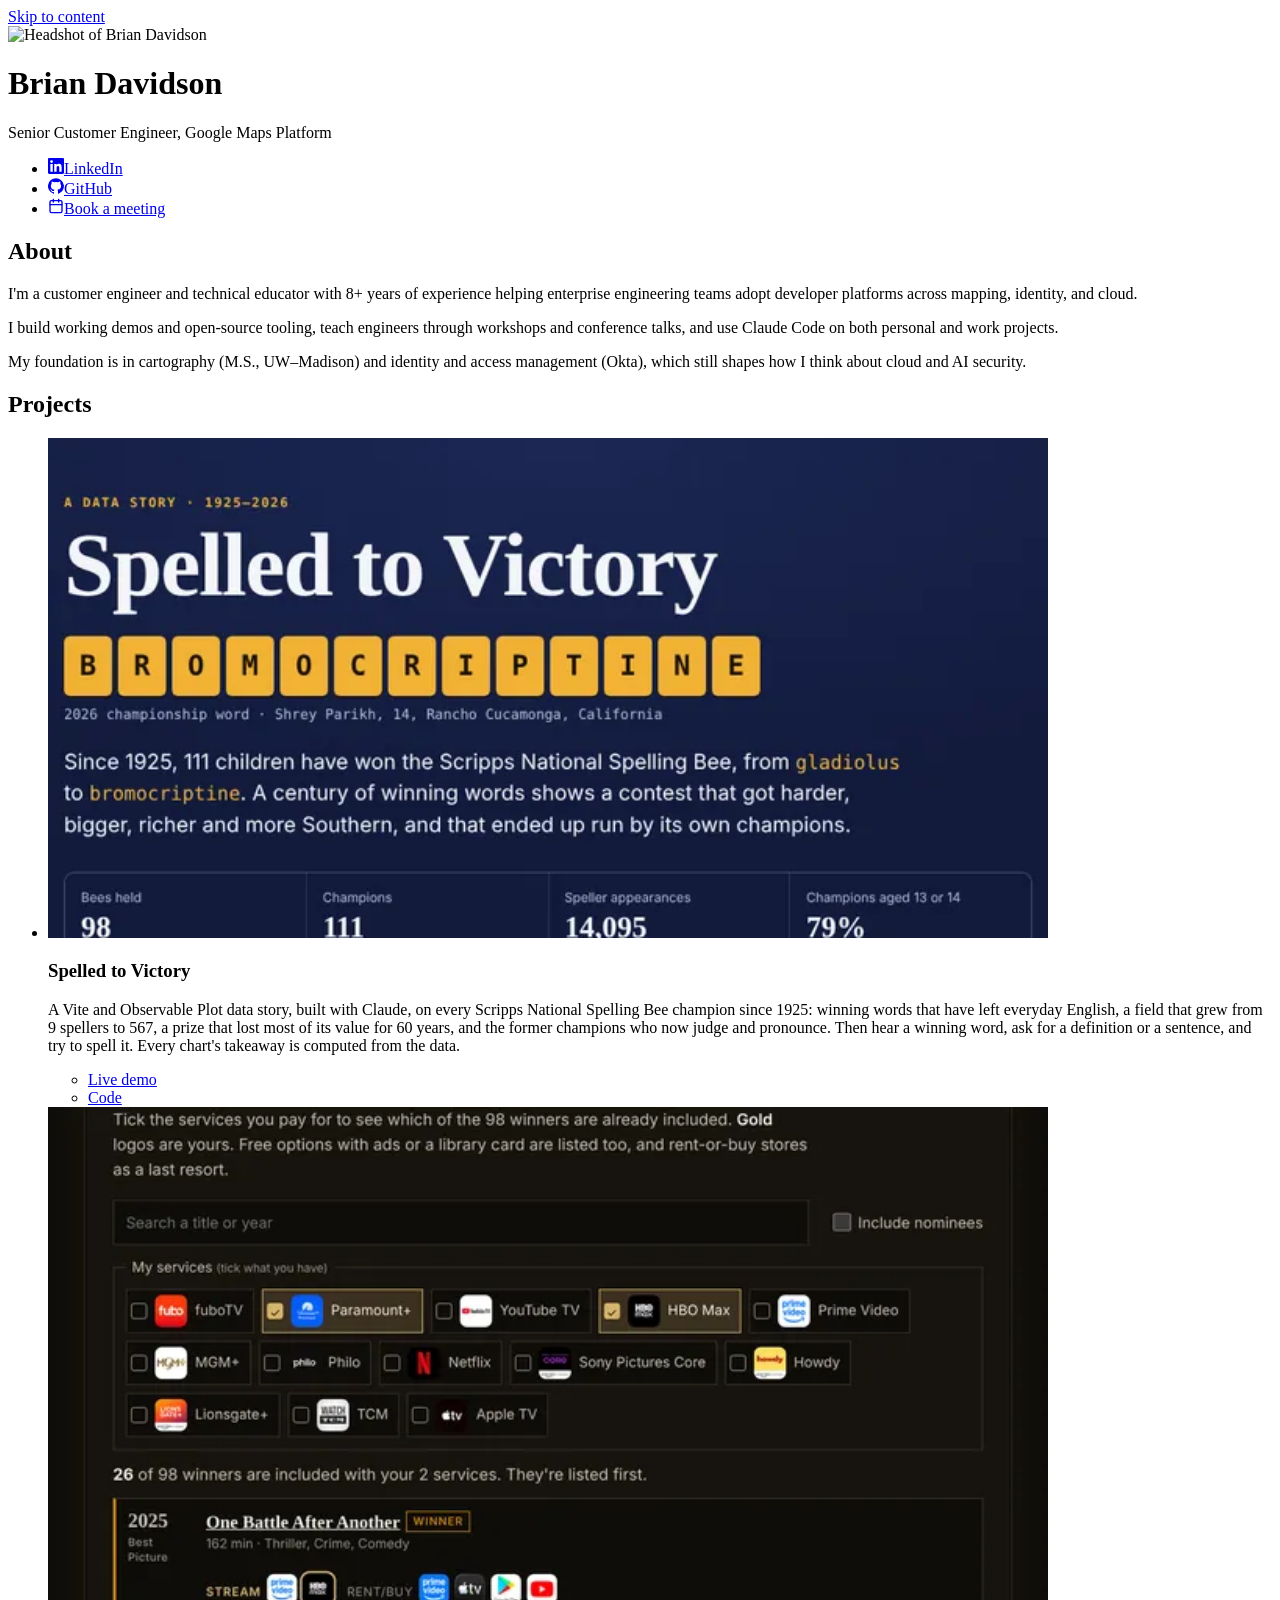
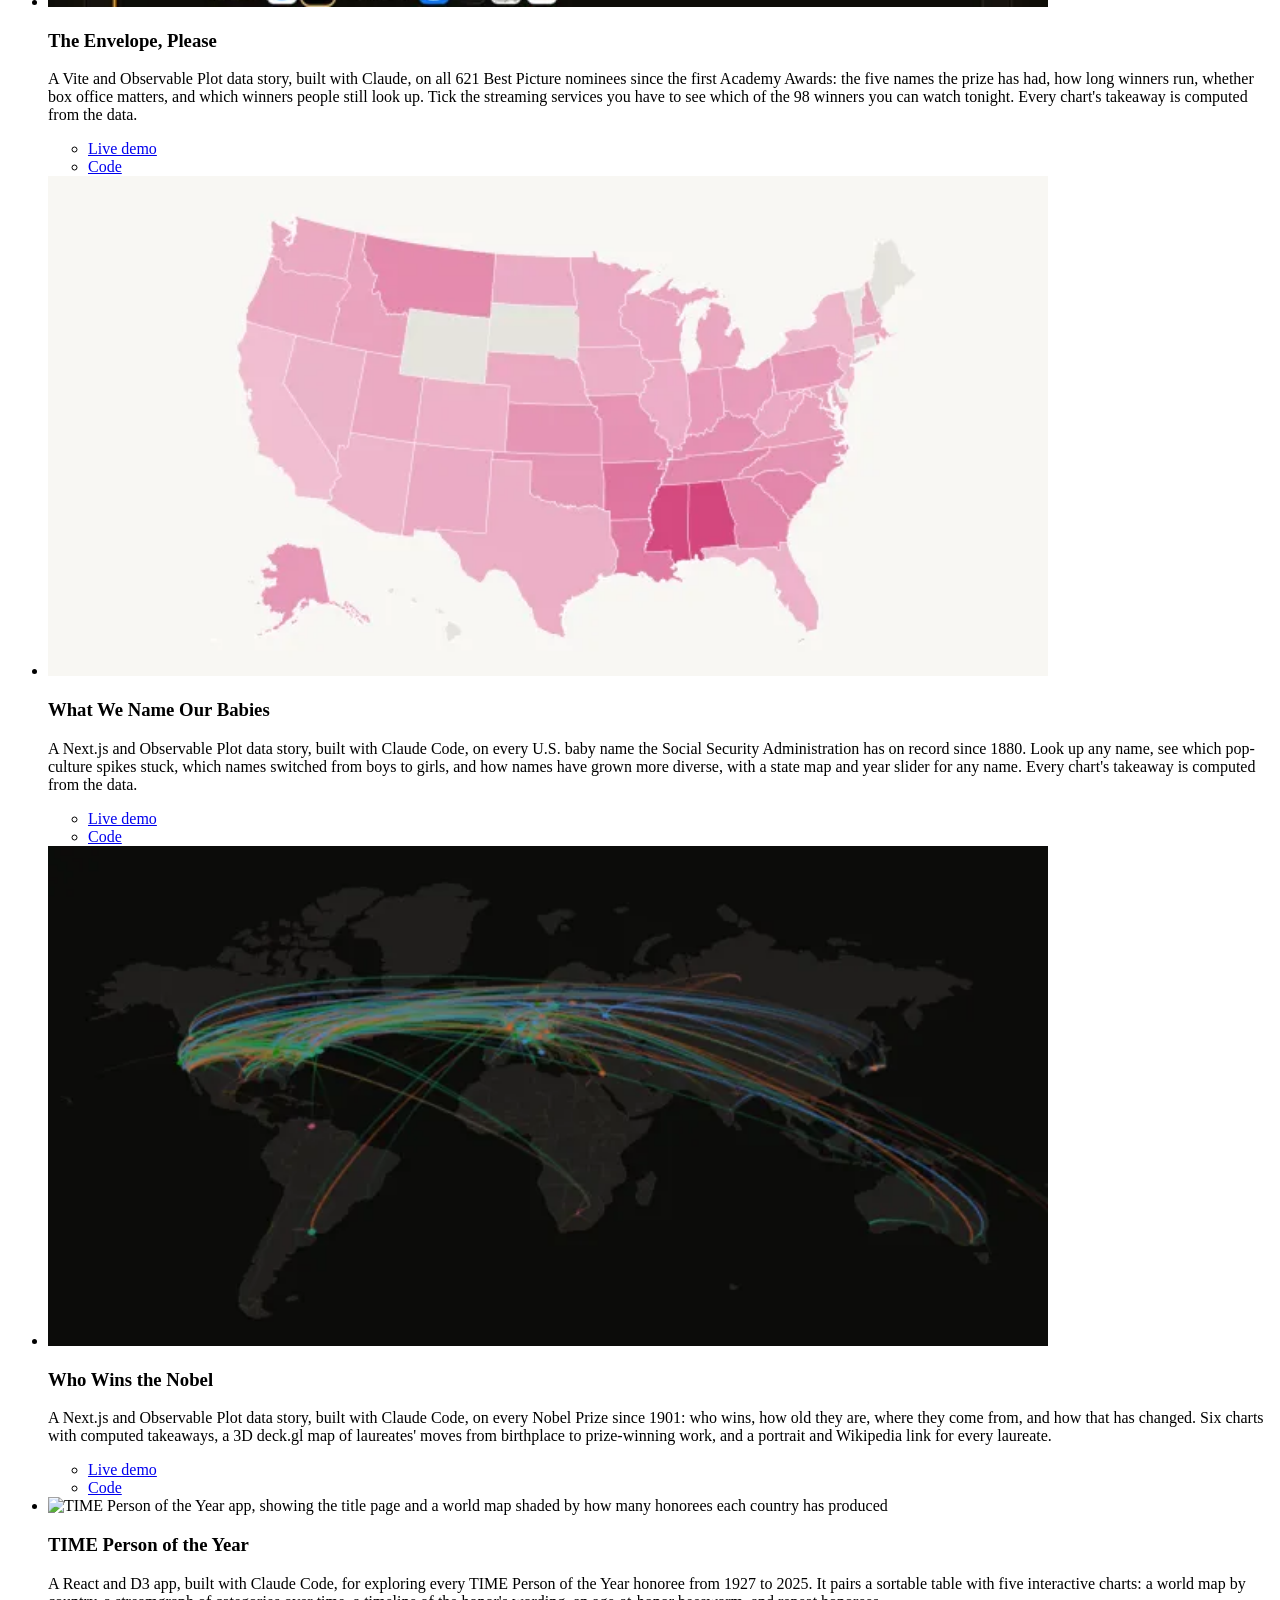
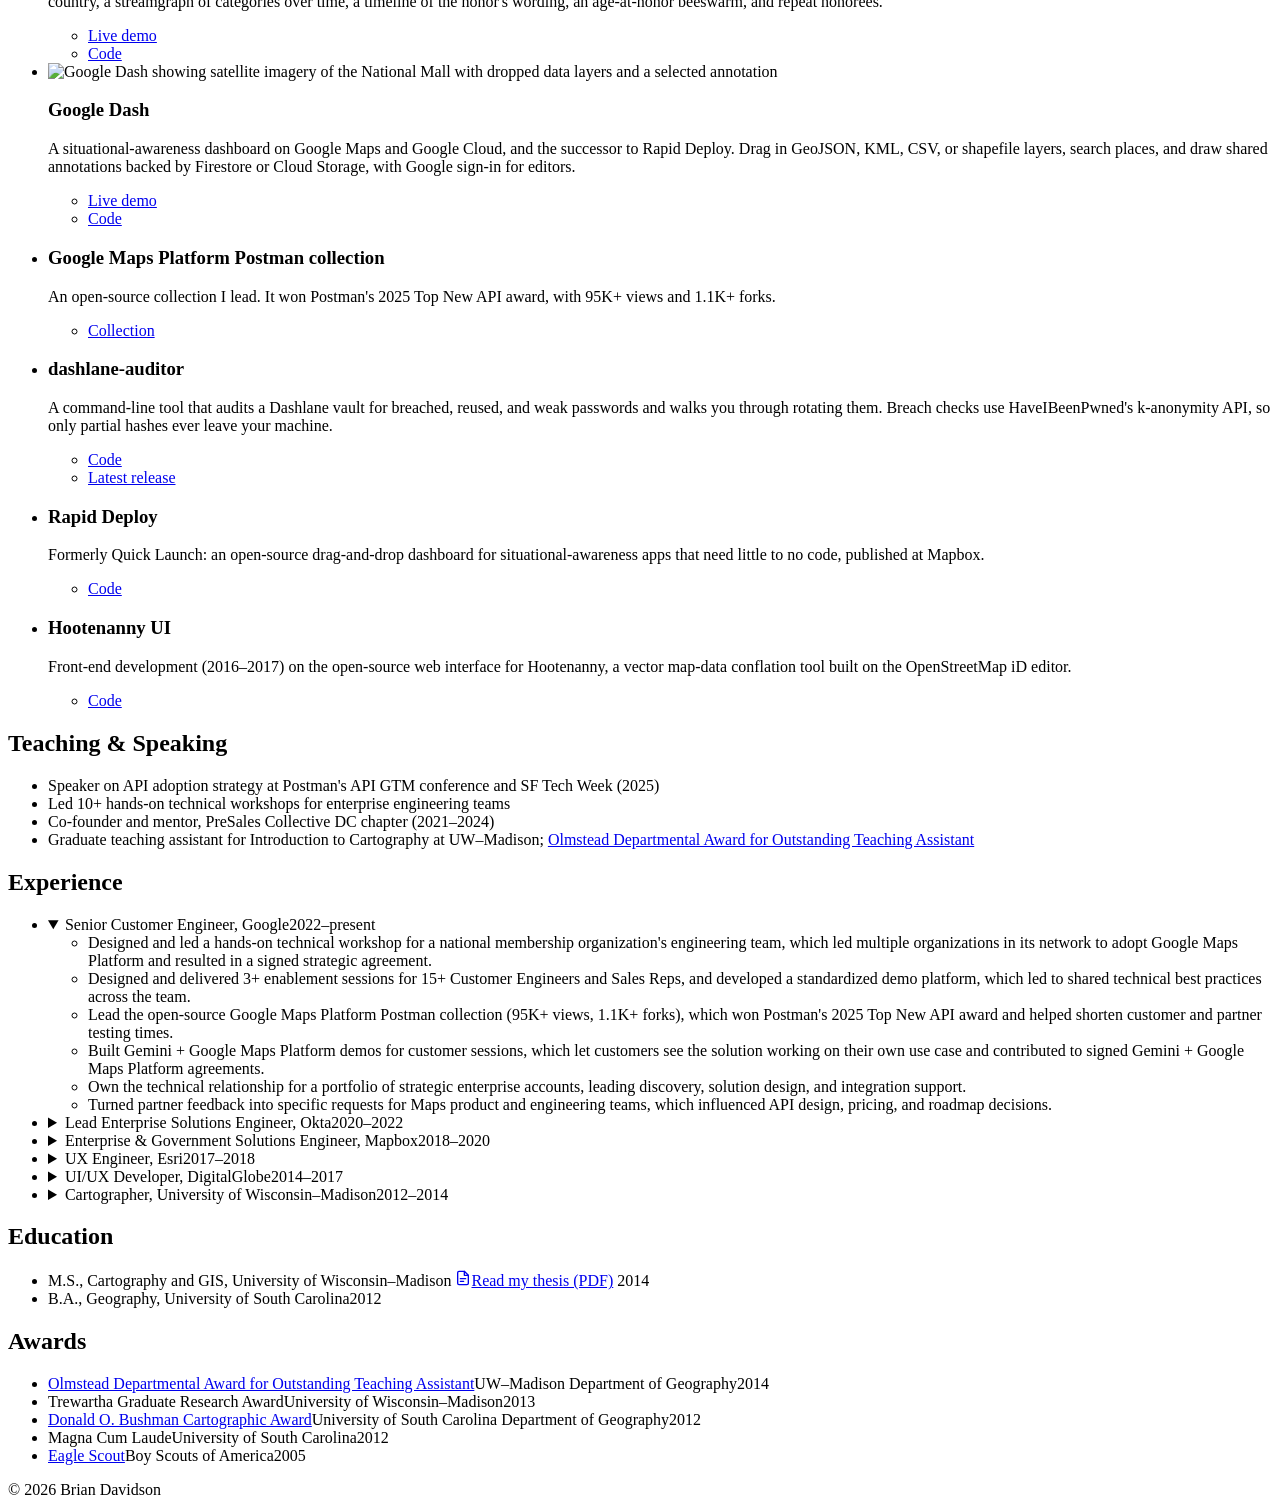
==== commit 85fce33e: "Add /spelling-bee/: Spelled to Victory (spelling-bee data story) Build step in scripts/build.sh (Vit" ====
--- a/index.html
+++ b/index.html
@@ -107,6 +107,22 @@
           <li class="project featured">
             <div class="project-media">
               <picture>
+                <source type="image/webp" srcset="images/spelling-bee-640.webp 640w, images/spelling-bee-1000.webp 1000w" sizes="(min-width: 900px) 500px, (min-width: 720px) 680px, calc(100vw - 32px)">
+                <img src="images/spelling-bee-1000.jpg" width="1000" height="500" alt="Spelled to Victory: the 2026 winning word, bromocriptine, spelled out in gold letter tiles on a navy stage above counts of 98 Bees and 111 champions" loading="lazy" decoding="async">
+              </picture>
+            </div>
+            <div class="project-body">
+              <h3>Spelled to Victory</h3>
+              <p>A Vite and Observable Plot data story, built with Claude, on every Scripps National Spelling Bee champion since 1925: winning words that have left everyday English, a field that grew from 9 spellers to 567, a prize that lost most of its value for 60 years, and the former champions who now judge and pronounce. Then hear a winning word, ask for a definition or a sentence, and try to spell it. Every chart's takeaway is computed from the data.</p>
+              <ul class="project-links">
+                <li><a href="/spelling-bee/" target="_blank" rel="noopener">Live demo</a></li>
+                <li><a href="https://github.com/briandaviddavidson/spelling-bee" target="_blank" rel="noopener">Code</a></li>
+              </ul>
+            </div>
+          </li>
+          <li class="project featured">
+            <div class="project-media">
+              <picture>
                 <source type="image/webp" srcset="images/oscars-640.webp 640w, images/oscars-1000.webp 1000w" sizes="(min-width: 900px) 500px, (min-width: 720px) 680px, calc(100vw - 32px)">
                 <img src="images/oscars-1000.jpg" width="1000" height="500" alt="The Envelope, Please: a where-to-watch picker on a black and gold page, with Paramount+ and HBO Max ticked and 26 of 98 Best Picture winners included with them" loading="lazy" decoding="async">
               </picture>
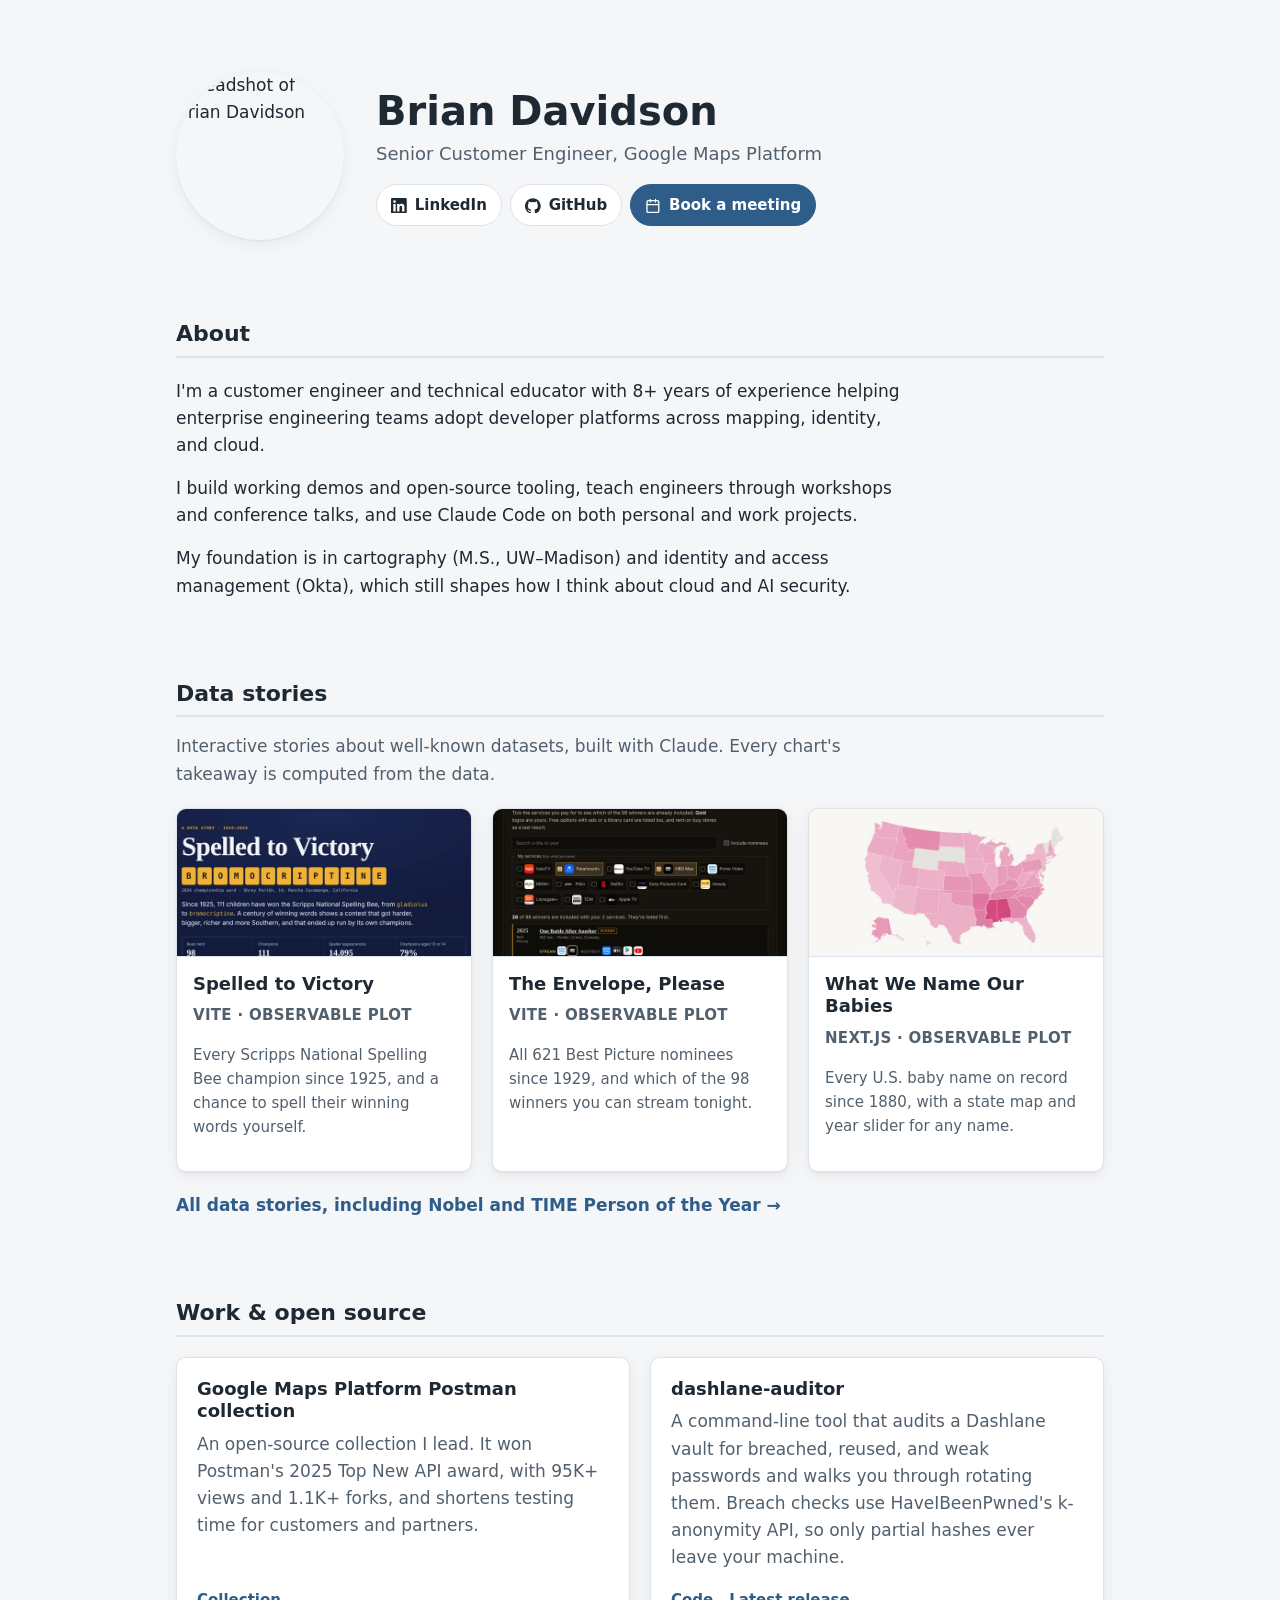
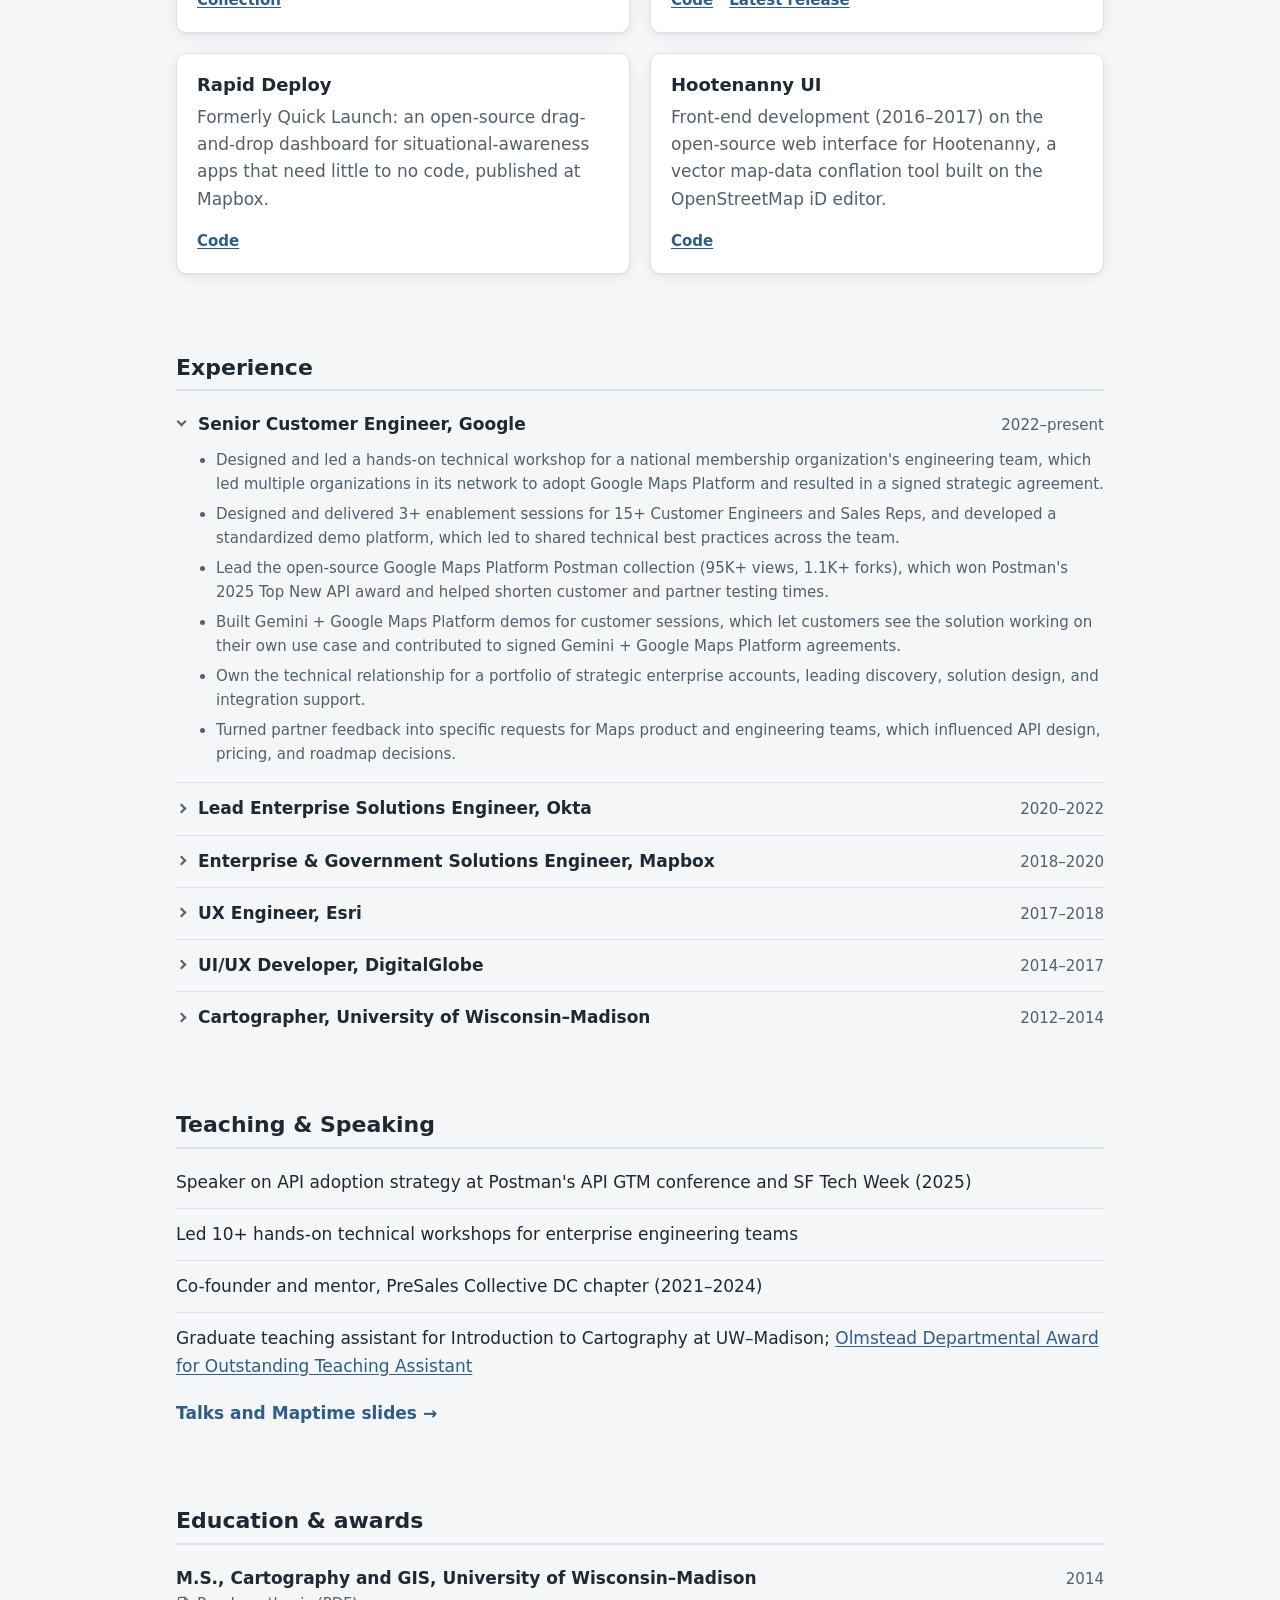
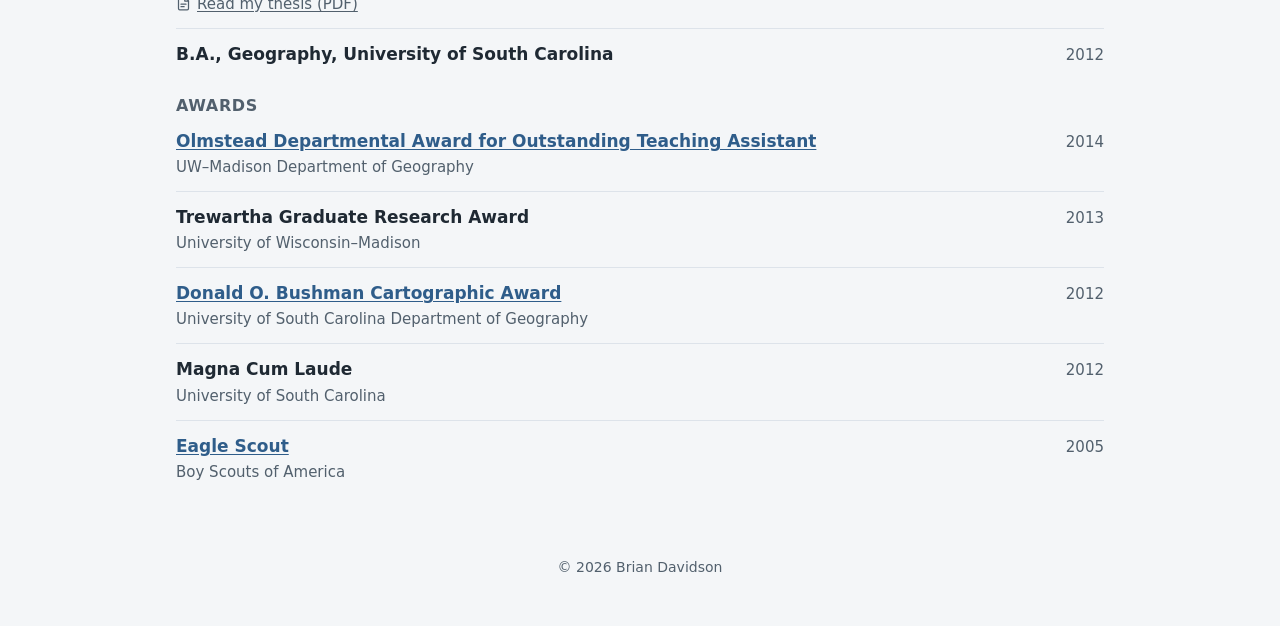
==== commit f376c01e: "Restructure site: /stories/ and /talks/ pages, leaner homepage - New /stories/ page with every data " ====
--- a/index.html
+++ b/index.html
@@ -100,110 +100,63 @@
       </div>
     </section>
 
-    <section class="section" aria-labelledby="projects-heading">
-      <div class="wrap">
-        <h2 id="projects-heading">Projects</h2>
-        <ul class="projects">
-          <li class="project featured">
+    <section class="section" aria-labelledby="stories-heading">
+      <div class="wrap">
+        <h2 id="stories-heading">Data stories</h2>
+        <p class="section-intro">Interactive stories about well-known datasets, built with Claude. Every chart's takeaway is computed from the data.</p>
+        <ul class="projects stories teaser">
+          <li class="project">
             <div class="project-media">
               <picture>
-                <source type="image/webp" srcset="images/spelling-bee-640.webp 640w, images/spelling-bee-1000.webp 1000w" sizes="(min-width: 900px) 500px, (min-width: 720px) 680px, calc(100vw - 32px)">
+                <source type="image/webp" srcset="images/spelling-bee-640.webp 640w, images/spelling-bee-1000.webp 1000w" sizes="(min-width: 720px) 300px, calc(100vw - 32px)">
                 <img src="images/spelling-bee-1000.jpg" width="1000" height="500" alt="Spelled to Victory: the 2026 winning word, bromocriptine, spelled out in gold letter tiles on a navy stage above counts of 98 Bees and 111 champions" loading="lazy" decoding="async">
               </picture>
             </div>
             <div class="project-body">
-              <h3>Spelled to Victory</h3>
-              <p>A Vite and Observable Plot data story, built with Claude, on every Scripps National Spelling Bee champion since 1925: winning words that have left everyday English, a field that grew from 9 spellers to 567, a prize that lost most of its value for 60 years, and the former champions who now judge and pronounce. Then hear a winning word, ask for a definition or a sentence, and try to spell it. Every chart's takeaway is computed from the data.</p>
-              <ul class="project-links">
-                <li><a href="/spelling-bee/" target="_blank" rel="noopener">Live demo</a></li>
-                <li><a href="https://github.com/briandaviddavidson/spelling-bee" target="_blank" rel="noopener">Code</a></li>
-              </ul>
-            </div>
-          </li>
-          <li class="project featured">
+              <h3><a href="/spelling-bee/" target="_blank" rel="noopener">Spelled to Victory</a></h3>
+              <p class="project-meta">Vite · Observable Plot</p>
+              <p>Every Scripps National Spelling Bee champion since 1925, and a chance to spell their winning words yourself.</p>
+            </div>
+          </li>
+          <li class="project">
             <div class="project-media">
               <picture>
-                <source type="image/webp" srcset="images/oscars-640.webp 640w, images/oscars-1000.webp 1000w" sizes="(min-width: 900px) 500px, (min-width: 720px) 680px, calc(100vw - 32px)">
+                <source type="image/webp" srcset="images/oscars-640.webp 640w, images/oscars-1000.webp 1000w" sizes="(min-width: 720px) 300px, calc(100vw - 32px)">
                 <img src="images/oscars-1000.jpg" width="1000" height="500" alt="The Envelope, Please: a where-to-watch picker on a black and gold page, with Paramount+ and HBO Max ticked and 26 of 98 Best Picture winners included with them" loading="lazy" decoding="async">
               </picture>
             </div>
             <div class="project-body">
-              <h3>The Envelope, Please</h3>
-              <p>A Vite and Observable Plot data story, built with Claude, on all 621 Best Picture nominees since the first Academy Awards: the five names the prize has had, how long winners run, whether box office matters, and which winners people still look up. Tick the streaming services you have to see which of the 98 winners you can watch tonight. Every chart's takeaway is computed from the data.</p>
-              <ul class="project-links">
-                <li><a href="/oscars/" target="_blank" rel="noopener">Live demo</a></li>
-                <li><a href="https://github.com/briandaviddavidson/best-picture" target="_blank" rel="noopener">Code</a></li>
-              </ul>
-            </div>
-          </li>
-          <li class="project featured">
+              <h3><a href="/oscars/" target="_blank" rel="noopener">The Envelope, Please</a></h3>
+              <p class="project-meta">Vite · Observable Plot</p>
+              <p>All 621 Best Picture nominees since 1929, and which of the 98 winners you can stream tonight.</p>
+            </div>
+          </li>
+          <li class="project">
             <div class="project-media">
               <picture>
-                <source type="image/webp" srcset="images/names-640.webp 640w, images/names-1000.webp 1000w" sizes="(min-width: 900px) 500px, (min-width: 720px) 680px, calc(100vw - 32px)">
+                <source type="image/webp" srcset="images/names-640.webp 640w, images/names-1000.webp 1000w" sizes="(min-width: 720px) 300px, calc(100vw - 32px)">
                 <img src="images/names-1000.jpg" width="1000" height="500" alt="What We Name Our Babies state map for Mary in 2025: U.S. states shaded pink by how popular the name is, darkest in Alabama and Mississippi" loading="lazy" decoding="async">
               </picture>
             </div>
             <div class="project-body">
-              <h3>What We Name Our Babies</h3>
-              <p>A Next.js and Observable Plot data story, built with Claude Code, on every U.S. baby name the Social Security Administration has on record since 1880. Look up any name, see which pop-culture spikes stuck, which names switched from boys to girls, and how names have grown more diverse, with a state map and year slider for any name. Every chart's takeaway is computed from the data.</p>
-              <ul class="project-links">
-                <li><a href="/names/" target="_blank" rel="noopener">Live demo</a></li>
-                <li><a href="https://github.com/briandaviddavidson/baby-names" target="_blank" rel="noopener">Code</a></li>
-              </ul>
-            </div>
-          </li>
-          <li class="project featured">
-            <div class="project-media">
-              <picture>
-                <source type="image/webp" srcset="images/nobel-640.webp 640w, images/nobel-1000.webp 1000w" sizes="(min-width: 900px) 500px, (min-width: 720px) 680px, calc(100vw - 32px)">
-                <img src="images/nobel-1000.jpg" width="1000" height="500" alt="Who Wins the Nobel map: colored arcs across a dark world map from each laureate's birthplace to where they did their prize-winning work, converging on the United States and Western Europe" loading="lazy" decoding="async">
-              </picture>
-            </div>
-            <div class="project-body">
-              <h3>Who Wins the Nobel</h3>
-              <p>A Next.js and Observable Plot data story, built with Claude Code, on every Nobel Prize since 1901: who wins, how old they are, where they come from, and how that has changed. Six charts with computed takeaways, a 3D deck.gl map of laureates' moves from birthplace to prize-winning work, and a portrait and Wikipedia link for every laureate.</p>
-              <ul class="project-links">
-                <li><a href="/nobel/" target="_blank" rel="noopener">Live demo</a></li>
-                <li><a href="https://github.com/briandaviddavidson/nobel-prize-winners" target="_blank" rel="noopener">Code</a></li>
-              </ul>
-            </div>
-          </li>
-          <li class="project featured">
-            <div class="project-media">
-              <picture>
-                <source type="image/webp" srcset="images/time-640.webp 640w, images/time-1000.webp 1000w" sizes="(min-width: 900px) 500px, (min-width: 720px) 680px, calc(100vw - 32px)">
-                <img src="images/time-1000.jpg" width="1000" height="502" alt="TIME Person of the Year app, showing the title page and a world map shaded by how many honorees each country has produced" loading="lazy" decoding="async">
-              </picture>
-            </div>
-            <div class="project-body">
-              <h3>TIME Person of the Year</h3>
-              <p>A React and D3 app, built with Claude Code, for exploring every TIME Person of the Year honoree from 1927 to 2025. It pairs a sortable table with five interactive charts: a world map by country, a streamgraph of categories over time, a timeline of the honor's wording, an age-at-honor beeswarm, and repeat honorees.</p>
-              <ul class="project-links">
-                <li><a href="/time/" target="_blank" rel="noopener">Live demo</a></li>
-                <li><a href="https://github.com/briandaviddavidson/time-person-of-the-year" target="_blank" rel="noopener">Code</a></li>
-              </ul>
-            </div>
-          </li>
-          <li class="project featured">
-            <div class="project-media">
-              <picture>
-                <source type="image/webp" srcset="images/google-dash-640.webp 640w, images/google-dash-1000.webp 1000w" sizes="(min-width: 900px) 500px, (min-width: 720px) 680px, calc(100vw - 32px)">
-                <img src="images/google-dash-1000.jpg" width="1000" height="497" alt="Google Dash showing satellite imagery of the National Mall with dropped data layers and a selected annotation" loading="lazy" decoding="async">
-              </picture>
-            </div>
-            <div class="project-body">
-              <h3>Google Dash</h3>
-              <p>A situational-awareness dashboard on Google Maps and Google Cloud, and the successor to Rapid Deploy. Drag in GeoJSON, KML, CSV, or shapefile layers, search places, and draw shared annotations backed by Firestore or Cloud Storage, with Google sign-in for editors.</p>
-              <ul class="project-links">
-                <li><a href="/google-dash/" target="_blank" rel="noopener">Live demo</a></li>
-                <li><a href="https://github.com/briandaviddavidson/google-dash" target="_blank" rel="noopener">Code</a></li>
-              </ul>
-            </div>
-          </li>
+              <h3><a href="/names/" target="_blank" rel="noopener">What We Name Our Babies</a></h3>
+              <p class="project-meta">Next.js · Observable Plot</p>
+              <p>Every U.S. baby name on record since 1880, with a state map and year slider for any name.</p>
+            </div>
+          </li>
+        </ul>
+        <a class="more-link" href="/stories/">All data stories, including Nobel and TIME Person of the Year →</a>
+      </div>
+    </section>
+
+    <section class="section" aria-labelledby="work-heading">
+      <div class="wrap">
+        <h2 id="work-heading">Work &amp; open source</h2>
+        <ul class="projects">
           <li class="project">
             <div class="project-body">
               <h3>Google Maps Platform Postman collection</h3>
-              <p>An open-source collection I lead. It won Postman's 2025 Top New API award, with 95K+ views and 1.1K+ forks.</p>
+              <p>An open-source collection I lead. It won Postman's 2025 Top New API award, with 95K+ views and 1.1K+ forks, and shortens testing time for customers and partners.</p>
               <ul class="project-links">
                 <li><a href="https://www.postman.com/google-maps-platform" target="_blank" rel="noopener">Collection</a></li>
               </ul>
@@ -236,6 +189,75 @@
                 <li><a href="https://github.com/ngageoint/hootenanny-ui" target="_blank" rel="noopener">Code</a></li>
               </ul>
             </div>
+          </li>
+        </ul>
+      </div>
+    </section>
+
+    <section class="section" aria-labelledby="experience-heading">
+      <div class="wrap">
+        <h2 id="experience-heading">Experience</h2>
+        <ul class="plain-list jobs">
+          <li>
+            <details class="job" open>
+              <summary class="row"><span class="row-title">Senior Customer Engineer, Google</span><span class="row-meta">2022–present</span></summary>
+              <ul class="job-bullets">
+                <li>Designed and led a hands-on technical workshop for a national membership organization's engineering team, which led multiple organizations in its network to adopt Google Maps Platform and resulted in a signed strategic agreement.</li>
+                <li>Designed and delivered 3+ enablement sessions for 15+ Customer Engineers and Sales Reps, and developed a standardized demo platform, which led to shared technical best practices across the team.</li>
+                <li>Lead the open-source Google Maps Platform Postman collection (95K+ views, 1.1K+ forks), which won Postman's 2025 Top New API award and helped shorten customer and partner testing times.</li>
+                <li>Built Gemini + Google Maps Platform demos for customer sessions, which let customers see the solution working on their own use case and contributed to signed Gemini + Google Maps Platform agreements.</li>
+                <li>Own the technical relationship for a portfolio of strategic enterprise accounts, leading discovery, solution design, and integration support.</li>
+                <li>Turned partner feedback into specific requests for Maps product and engineering teams, which influenced API design, pricing, and roadmap decisions.</li>
+              </ul>
+            </details>
+          </li>
+          <li>
+            <details class="job">
+              <summary class="row"><span class="row-title">Lead Enterprise Solutions Engineer, Okta</span><span class="row-meta">2020–2022</span></summary>
+              <ul class="job-bullets">
+                <li>As the sole Solutions Engineer for a territory of large, high-security, highly regulated accounts, designed IAM architectures and proofs of concept on the Okta platform and APIs.</li>
+                <li>Guided customer security and IT teams through SSO (SAML, OIDC), SCIM provisioning, Active Directory, and access-policy design, which resulted in production rollouts across large, highly regulated organizations.</li>
+                <li>Wrote reference architectures and technical content for customer-specific implementation patterns.</li>
+                <li>Distilled customer feedback into product requirements, which influenced platform features for security-conscious enterprise customers.</li>
+              </ul>
+            </details>
+          </li>
+          <li>
+            <details class="job">
+              <summary class="row"><span class="row-title">Enterprise &amp; Government Solutions Engineer, Mapbox</span><span class="row-meta">2018–2020</span></summary>
+              <ul class="job-bullets">
+                <li>Designed proofs of concept on Mapbox APIs with JavaScript, D3, Node, Express, AWS, and Postgres.</li>
+                <li>Led publication of Rapid Deploy (formerly Quick Launch), an open-source drag-and-drop dashboard for situational-awareness apps, which let customers build with little to no code, and led to use across 3+ customers.</li>
+                <li>Built a library of 60+ reusable demos for Account Executives and fellow Sales Engineers.</li>
+                <li>Maintained the Mapbox Postman collection, which simplified API testing for partners and developers.</li>
+              </ul>
+            </details>
+          </li>
+          <li>
+            <details class="job">
+              <summary class="row"><span class="row-title">UX Engineer, Esri</span><span class="row-meta">2017–2018</span></summary>
+              <ul class="job-bullets">
+                <li>Led UX design and Ember component development for ArcGIS Hub, building prototypes and a consistent charting experience that shaped the shipped product.</li>
+              </ul>
+            </details>
+          </li>
+          <li>
+            <details class="job">
+              <summary class="row"><span class="row-title">UI/UX Developer, DigitalGlobe</span><span class="row-meta">2014–2017</span></summary>
+              <ul class="job-bullets">
+                <li>Directed UI design and front-end development on a major enterprise contract, and built a Node app that automated browser certificate creation for users.</li>
+              </ul>
+            </details>
+          </li>
+          <li>
+            <details class="job">
+              <summary class="row"><span class="row-title">Cartographer, University of Wisconsin–Madison</span><span class="row-meta">2012–2014</span></summary>
+              <ul class="job-bullets">
+                <li>Project lead on a two-year statewide government contract, working on every stage from design to delivery.</li>
+                <li>Rapidly created a black-and-gray map to meet strict specifications and a tight deadline.</li>
+                <li>Started the Cartography Lab's Twitter and GitHub accounts to promote the lab and standardize code storage.</li>
+              </ul>
+            </details>
           </li>
         </ul>
       </div>
@@ -250,81 +272,13 @@
           <li>Co-founder and mentor, PreSales Collective DC chapter (2021–2024)</li>
           <li>Graduate teaching assistant for Introduction to Cartography at UW–Madison; <a href="https://ls.wisc.edu/news/geography-honors-students-with-awards" target="_blank" rel="noopener">Olmstead Departmental Award for Outstanding Teaching Assistant</a></li>
         </ul>
-      </div>
-    </section>
-
-    <section class="section" aria-labelledby="experience-heading">
-      <div class="wrap">
-        <h2 id="experience-heading">Experience</h2>
-        <ul class="plain-list jobs">
-          <li>
-            <details class="job" open>
-              <summary class="row"><span class="row-title">Senior Customer Engineer, Google</span><span class="row-meta">2022–present</span></summary>
-              <ul class="job-bullets">
-                <li>Designed and led a hands-on technical workshop for a national membership organization's engineering team, which led multiple organizations in its network to adopt Google Maps Platform and resulted in a signed strategic agreement.</li>
-                <li>Designed and delivered 3+ enablement sessions for 15+ Customer Engineers and Sales Reps, and developed a standardized demo platform, which led to shared technical best practices across the team.</li>
-                <li>Lead the open-source Google Maps Platform Postman collection (95K+ views, 1.1K+ forks), which won Postman's 2025 Top New API award and helped shorten customer and partner testing times.</li>
-                <li>Built Gemini + Google Maps Platform demos for customer sessions, which let customers see the solution working on their own use case and contributed to signed Gemini + Google Maps Platform agreements.</li>
-                <li>Own the technical relationship for a portfolio of strategic enterprise accounts, leading discovery, solution design, and integration support.</li>
-                <li>Turned partner feedback into specific requests for Maps product and engineering teams, which influenced API design, pricing, and roadmap decisions.</li>
-              </ul>
-            </details>
-          </li>
-          <li>
-            <details class="job">
-              <summary class="row"><span class="row-title">Lead Enterprise Solutions Engineer, Okta</span><span class="row-meta">2020–2022</span></summary>
-              <ul class="job-bullets">
-                <li>As the sole Solutions Engineer for a territory of large, high-security, highly regulated accounts, designed IAM architectures and proofs of concept on the Okta platform and APIs.</li>
-                <li>Guided customer security and IT teams through SSO (SAML, OIDC), SCIM provisioning, Active Directory, and access-policy design, which resulted in production rollouts across large, highly regulated organizations.</li>
-                <li>Wrote reference architectures and technical content for customer-specific implementation patterns.</li>
-                <li>Distilled customer feedback into product requirements, which influenced platform features for security-conscious enterprise customers.</li>
-              </ul>
-            </details>
-          </li>
-          <li>
-            <details class="job">
-              <summary class="row"><span class="row-title">Enterprise &amp; Government Solutions Engineer, Mapbox</span><span class="row-meta">2018–2020</span></summary>
-              <ul class="job-bullets">
-                <li>Designed proofs of concept on Mapbox APIs with JavaScript, D3, Node, Express, AWS, and Postgres.</li>
-                <li>Led publication of Rapid Deploy (formerly Quick Launch), an open-source drag-and-drop dashboard for situational-awareness apps, which let customers build with little to no code, and led to use across 3+ customers.</li>
-                <li>Built a library of 60+ reusable demos for Account Executives and fellow Sales Engineers.</li>
-                <li>Maintained the Mapbox Postman collection, which simplified API testing for partners and developers.</li>
-              </ul>
-            </details>
-          </li>
-          <li>
-            <details class="job">
-              <summary class="row"><span class="row-title">UX Engineer, Esri</span><span class="row-meta">2017–2018</span></summary>
-              <ul class="job-bullets">
-                <li>Led UX design and Ember component development for ArcGIS Hub, building prototypes and a consistent charting experience that shaped the shipped product.</li>
-              </ul>
-            </details>
-          </li>
-          <li>
-            <details class="job">
-              <summary class="row"><span class="row-title">UI/UX Developer, DigitalGlobe</span><span class="row-meta">2014–2017</span></summary>
-              <ul class="job-bullets">
-                <li>Directed UI design and front-end development on a major enterprise contract, and built a Node app that automated browser certificate creation for users.</li>
-              </ul>
-            </details>
-          </li>
-          <li>
-            <details class="job">
-              <summary class="row"><span class="row-title">Cartographer, University of Wisconsin–Madison</span><span class="row-meta">2012–2014</span></summary>
-              <ul class="job-bullets">
-                <li>Project lead on a two-year statewide government contract, working on every stage from design to delivery.</li>
-                <li>Rapidly created a black-and-gray map to meet strict specifications and a tight deadline.</li>
-                <li>Started the Cartography Lab's Twitter and GitHub accounts to promote the lab and standardize code storage.</li>
-              </ul>
-            </details>
-          </li>
-        </ul>
+        <a class="more-link" href="/talks/">Talks and Maptime slides →</a>
       </div>
     </section>
 
     <section class="section" aria-labelledby="education-heading">
       <div class="wrap">
-        <h2 id="education-heading">Education</h2>
+        <h2 id="education-heading">Education &amp; awards</h2>
         <ul class="plain-list">
           <li class="row">
             <span>
@@ -335,12 +289,7 @@
           </li>
           <li class="row"><span class="row-title">B.A., Geography, University of South Carolina</span><span class="row-meta">2012</span></li>
         </ul>
-      </div>
-    </section>
-
-    <section class="section" aria-labelledby="awards-heading">
-      <div class="wrap">
-        <h2 id="awards-heading">Awards</h2>
+        <h3 class="list-subhead">Awards</h3>
         <ul class="plain-list">
           <li class="row"><span><a class="row-title" href="https://ls.wisc.edu/news/geography-honors-students-with-awards" target="_blank" rel="noopener">Olmstead Departmental Award for Outstanding Teaching Assistant</a><span class="row-detail">UW–Madison Department of Geography</span></span><span class="row-meta">2014</span></li>
           <li class="row"><span><span class="row-title">Trewartha Graduate Research Award</span><span class="row-detail">University of Wisconsin–Madison</span></span><span class="row-meta">2013</span></li>
--- a/css/portfolio.css
+++ b/css/portfolio.css
@@ -0,0 +1,530 @@
+@font-face {
+  font-family: "Montserrat";
+  font-style: normal;
+  font-weight: 700;
+  font-display: swap;
+  src: url("../fonts/montserrat-700-latin.woff2") format("woff2");
+  unicode-range: U+0000-00FF, U+0131, U+0152-0153, U+02BB-02BC, U+02C6, U+02DA, U+02DC, U+0304, U+0308, U+0329, U+2000-206F, U+20AC, U+2122, U+2191, U+2193, U+2212, U+2215, U+FEFF, U+FFFD;
+}
+:root {
+  --bg: #f4f6f8;
+  --surface: #ffffff;
+  --text: #1f2933;
+  --muted: #52606d;
+  --border: #dde3ea;
+  --accent: #2f5d8a;
+  --accent-strong: #1d4268;
+  --accent-soft: #e6eef6;
+  --shadow: 0 1px 2px rgba(15, 23, 42, 0.06), 0 4px 16px rgba(15, 23, 42, 0.06);
+}
+
+@media (prefers-color-scheme: dark) {
+  :root {
+    --bg: #11161c;
+    --surface: #1a2129;
+    --text: #e4e9ee;
+    --muted: #9aa8b6;
+    --border: #2b3540;
+    --accent: #8ab4e0;
+    --accent-strong: #b5d0ec;
+    --accent-soft: #1f2d3b;
+    --shadow: none;
+  }
+}
+*,
+*::before,
+*::after {
+  box-sizing: border-box;
+}
+
+html {
+  -webkit-text-size-adjust: 100%;
+}
+
+body {
+  margin: 0;
+  background: var(--bg);
+  color: var(--text);
+  font-family: system-ui, -apple-system, "Segoe UI", Roboto, "Helvetica Neue", Arial, sans-serif;
+  font-size: 1.0625rem;
+  line-height: 1.6;
+}
+
+img {
+  max-width: 100%;
+  height: auto;
+  display: block;
+}
+
+a {
+  color: var(--accent);
+  text-underline-offset: 2px;
+}
+a:hover {
+  color: var(--accent-strong);
+}
+a:focus-visible {
+  outline: 2px solid var(--accent);
+  outline-offset: 2px;
+  border-radius: 4px;
+}
+
+h1,
+h2,
+h3 {
+  font-family: "Montserrat", system-ui, -apple-system, "Segoe UI", Roboto, "Helvetica Neue", Arial, sans-serif;
+  line-height: 1.25;
+  margin: 0;
+}
+
+.skip-link {
+  position: absolute;
+  left: -9999px;
+}
+.skip-link:focus {
+  left: 16px;
+  top: 16px;
+  background: var(--surface);
+  padding: 8px 12px;
+  z-index: 10;
+}
+
+.wrap {
+  max-width: 960px;
+  margin: 0 auto;
+  padding: 0 16px;
+}
+
+.site-header {
+  padding: 48px 0 32px;
+  text-align: center;
+}
+@media (min-width: 720px) {
+  .site-header {
+    padding: 72px 0 40px;
+  }
+}
+.site-header .wrap {
+  display: flex;
+  flex-direction: column;
+  align-items: center;
+  gap: 20px;
+}
+@media (min-width: 720px) {
+  .site-header .wrap {
+    flex-direction: row;
+    text-align: left;
+    gap: 32px;
+  }
+}
+
+.site-header picture {
+  flex-shrink: 0;
+}
+
+.headshot {
+  width: 140px;
+  height: 140px;
+  border-radius: 50%;
+  object-fit: cover;
+  box-shadow: var(--shadow);
+  flex-shrink: 0;
+}
+@media (min-width: 720px) {
+  .headshot {
+    width: 168px;
+    height: 168px;
+  }
+}
+
+.site-title {
+  font-size: 2rem;
+  font-weight: 700;
+}
+@media (min-width: 720px) {
+  .site-title {
+    font-size: 2.5rem;
+  }
+}
+
+.site-role {
+  margin: 4px 0 16px;
+  color: var(--muted);
+  font-size: 1.125rem;
+}
+
+.header-links {
+  display: flex;
+  flex-wrap: wrap;
+  justify-content: center;
+  gap: 8px;
+  margin: 0;
+  padding: 0;
+  list-style: none;
+}
+@media (min-width: 720px) {
+  .header-links {
+    justify-content: flex-start;
+  }
+}
+
+.button {
+  display: inline-flex;
+  align-items: center;
+  gap: 8px;
+  min-height: 40px;
+  padding: 8px 14px;
+  border: 1px solid var(--border);
+  border-radius: 999px;
+  background: var(--surface);
+  color: var(--text);
+  font-size: 0.9375rem;
+  font-weight: 600;
+  text-decoration: none;
+}
+.button:hover {
+  border-color: var(--accent);
+  color: var(--accent-strong);
+}
+.button.primary {
+  background: var(--accent);
+  border-color: var(--accent);
+  color: var(--surface);
+}
+.button.primary:hover {
+  background: var(--accent-strong);
+  border-color: var(--accent-strong);
+  color: var(--surface);
+}
+.button .icon {
+  width: 1.05em;
+  height: 1.05em;
+}
+
+.section {
+  padding: 32px 0;
+}
+@media (min-width: 720px) {
+  .section {
+    padding: 40px 0;
+  }
+}
+.section > .wrap > h2 {
+  font-size: 1.375rem;
+  margin-bottom: 20px;
+  padding-bottom: 8px;
+  border-bottom: 2px solid var(--border);
+}
+
+.about p {
+  max-width: 68ch;
+  margin: 0 0 16px;
+}
+.about p:last-child {
+  margin-bottom: 0;
+}
+
+.projects {
+  display: grid;
+  gap: 20px;
+  margin: 0;
+  padding: 0;
+  list-style: none;
+}
+@media (min-width: 720px) {
+  .projects {
+    grid-template-columns: repeat(2, 1fr);
+  }
+}
+
+.project {
+  display: flex;
+  flex-direction: column;
+  background: var(--surface);
+  border: 1px solid var(--border);
+  border-radius: 10px;
+  box-shadow: var(--shadow);
+  overflow: hidden;
+}
+.project.featured {
+  grid-column: 1/-1;
+}
+@media (min-width: 900px) {
+  .project.featured {
+    flex-direction: row;
+  }
+  .project.featured .project-media {
+    flex: 0 0 52%;
+    aspect-ratio: auto;
+    min-height: 300px;
+    border-bottom: 0;
+    border-right: 1px solid var(--border);
+  }
+}
+.project h3 {
+  font-size: 1.125rem;
+  margin-bottom: 8px;
+}
+.project p {
+  margin: 0 0 16px;
+  color: var(--muted);
+}
+
+.project-media {
+  aspect-ratio: 16/9;
+  background: var(--accent-soft);
+  border-bottom: 1px solid var(--border);
+}
+.project-media picture,
+.project-media img {
+  display: block;
+  width: 100%;
+  height: 100%;
+  object-fit: cover;
+}
+
+.project-body {
+  display: flex;
+  flex-direction: column;
+  flex: 1;
+  padding: 20px;
+}
+
+.project-links {
+  display: flex;
+  flex-wrap: wrap;
+  gap: 8px 16px;
+  margin: auto 0 0;
+  padding: 0;
+  list-style: none;
+  font-weight: 600;
+  font-size: 0.9375rem;
+}
+
+.plain-list {
+  margin: 0;
+  padding: 0;
+  list-style: none;
+}
+.plain-list > li {
+  padding: 12px 0;
+  border-bottom: 1px solid var(--border);
+}
+.plain-list > li:first-child {
+  padding-top: 0;
+}
+.plain-list > li:last-child {
+  border-bottom: 0;
+  padding-bottom: 0;
+}
+
+.row {
+  display: flex;
+  flex-direction: column;
+}
+@media (min-width: 720px) {
+  .row {
+    flex-direction: row;
+    justify-content: space-between;
+    align-items: baseline;
+    gap: 24px;
+  }
+}
+
+.row-title {
+  font-weight: 600;
+}
+
+.row-meta {
+  color: var(--muted);
+  font-size: 0.9375rem;
+  white-space: nowrap;
+}
+
+.row-detail {
+  display: block;
+  color: var(--muted);
+  font-size: 0.9375rem;
+}
+
+a.row-detail {
+  display: flex;
+  width: fit-content;
+  align-items: center;
+  gap: 6px;
+}
+a.row-detail .icon {
+  width: 1em;
+  height: 1em;
+}
+
+.site-footer {
+  padding: 32px 0 48px;
+  color: var(--muted);
+  font-size: 0.875rem;
+  text-align: center;
+}
+
+.not-found {
+  padding-top: 96px;
+  text-align: center;
+}
+
+.job summary {
+  cursor: pointer;
+  list-style: none;
+  position: relative;
+  padding-left: 22px;
+}
+.job summary::-webkit-details-marker {
+  display: none;
+}
+.job summary::before {
+  content: "";
+  position: absolute;
+  left: 2px;
+  top: 0.55em;
+  width: 7px;
+  height: 7px;
+  border-right: 2px solid var(--muted);
+  border-bottom: 2px solid var(--muted);
+  transform: rotate(-45deg);
+  transition: transform 0.15s ease;
+}
+.job summary:hover .row-title {
+  color: var(--accent-strong);
+}
+.job summary:focus-visible {
+  outline: 2px solid var(--accent);
+  outline-offset: 4px;
+  border-radius: 4px;
+}
+.job[open] summary::before {
+  transform: rotate(45deg);
+  top: 0.4em;
+}
+
+.job-bullets {
+  list-style: disc;
+  margin: 10px 0 4px;
+  padding-left: 40px;
+  color: var(--muted);
+  font-size: 0.9375rem;
+}
+.job-bullets li + li {
+  margin-top: 6px;
+}
+
+@media (prefers-reduced-motion: reduce) {
+  .job summary::before {
+    transition: none;
+  }
+}
+.section-intro {
+  max-width: 68ch;
+  margin: -4px 0 20px;
+  color: var(--muted);
+}
+
+.more-link {
+  display: inline-block;
+  margin-top: 20px;
+  font-weight: 600;
+  text-decoration: none;
+}
+.more-link:hover {
+  text-decoration: underline;
+}
+
+@media (min-width: 720px) {
+  .stories {
+    grid-template-columns: repeat(2, 1fr);
+  }
+}
+@media (min-width: 720px) {
+  .stories.teaser {
+    grid-template-columns: repeat(3, 1fr);
+  }
+}
+.stories.teaser .project-body {
+  padding: 16px;
+}
+.stories.teaser p {
+  font-size: 0.9375rem;
+}
+.stories .project-media {
+  aspect-ratio: 2/1;
+}
+@media (min-width: 900px) {
+  .stories .project.featured .project-media {
+    aspect-ratio: auto;
+  }
+}
+.stories .project.featured .project-media img {
+  object-position: left center;
+}
+
+.project-meta {
+  margin: -4px 0 10px;
+  color: var(--muted);
+  font-size: 0.8125rem;
+  font-weight: 600;
+  letter-spacing: 0.02em;
+  text-transform: uppercase;
+}
+
+.project h3 a {
+  color: inherit;
+  text-decoration: none;
+}
+.project h3 a:hover {
+  color: var(--accent-strong);
+  text-decoration: underline;
+}
+
+.page-header {
+  padding: 32px 0 8px;
+}
+@media (min-width: 720px) {
+  .page-header {
+    padding: 48px 0 8px;
+  }
+}
+.page-header .home-link {
+  display: inline-flex;
+  align-items: center;
+  gap: 6px;
+  margin-bottom: 20px;
+  font-weight: 600;
+  font-size: 0.9375rem;
+  text-decoration: none;
+}
+.page-header h1 {
+  font-size: 2rem;
+}
+@media (min-width: 720px) {
+  .page-header h1 {
+    font-size: 2.5rem;
+  }
+}
+.page-header p {
+  max-width: 68ch;
+  margin: 12px 0 0;
+  color: var(--muted);
+  font-size: 1.125rem;
+}
+
+.list-subhead {
+  font-size: 1rem;
+  margin: 28px 0 12px;
+  color: var(--muted);
+  text-transform: uppercase;
+  letter-spacing: 0.04em;
+}
+.list-subhead:first-child {
+  margin-top: 0;
+}
+
+.section > .wrap > ul + h2 {
+  margin-top: 40px;
+}
